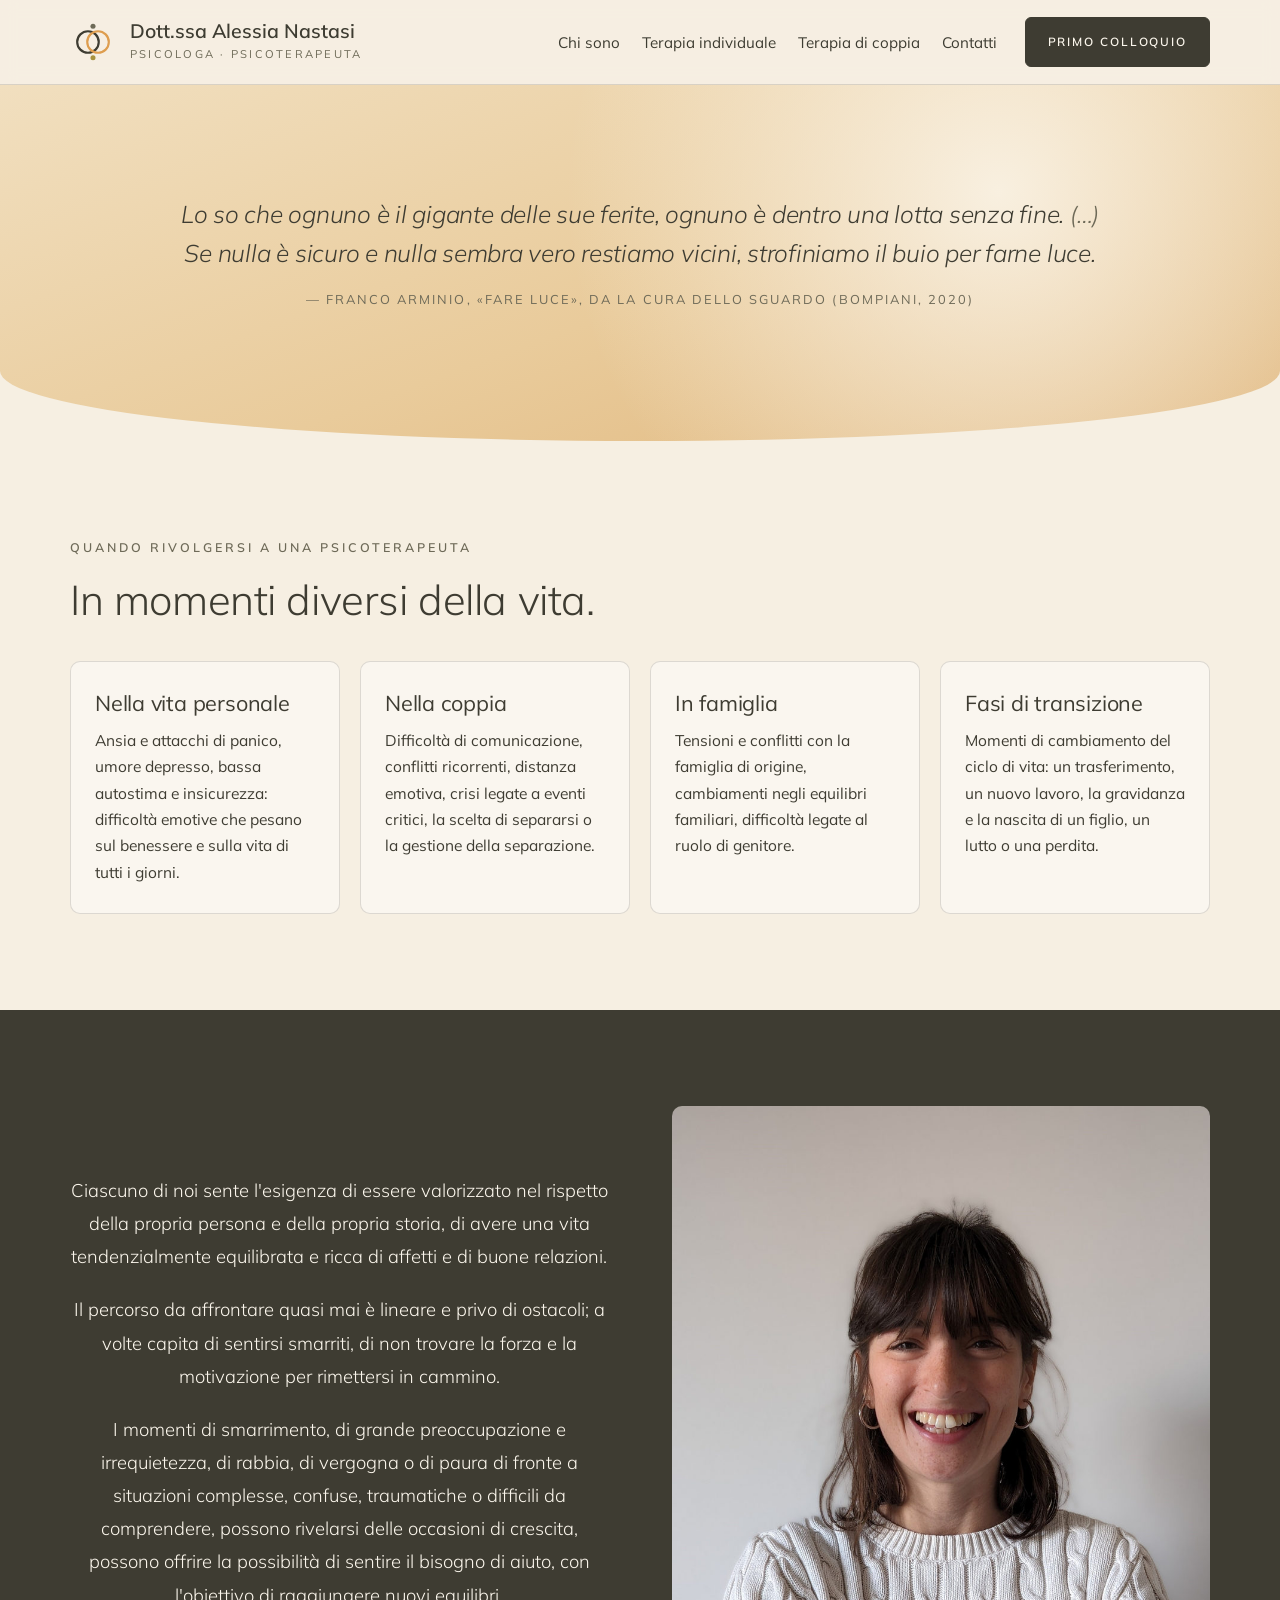
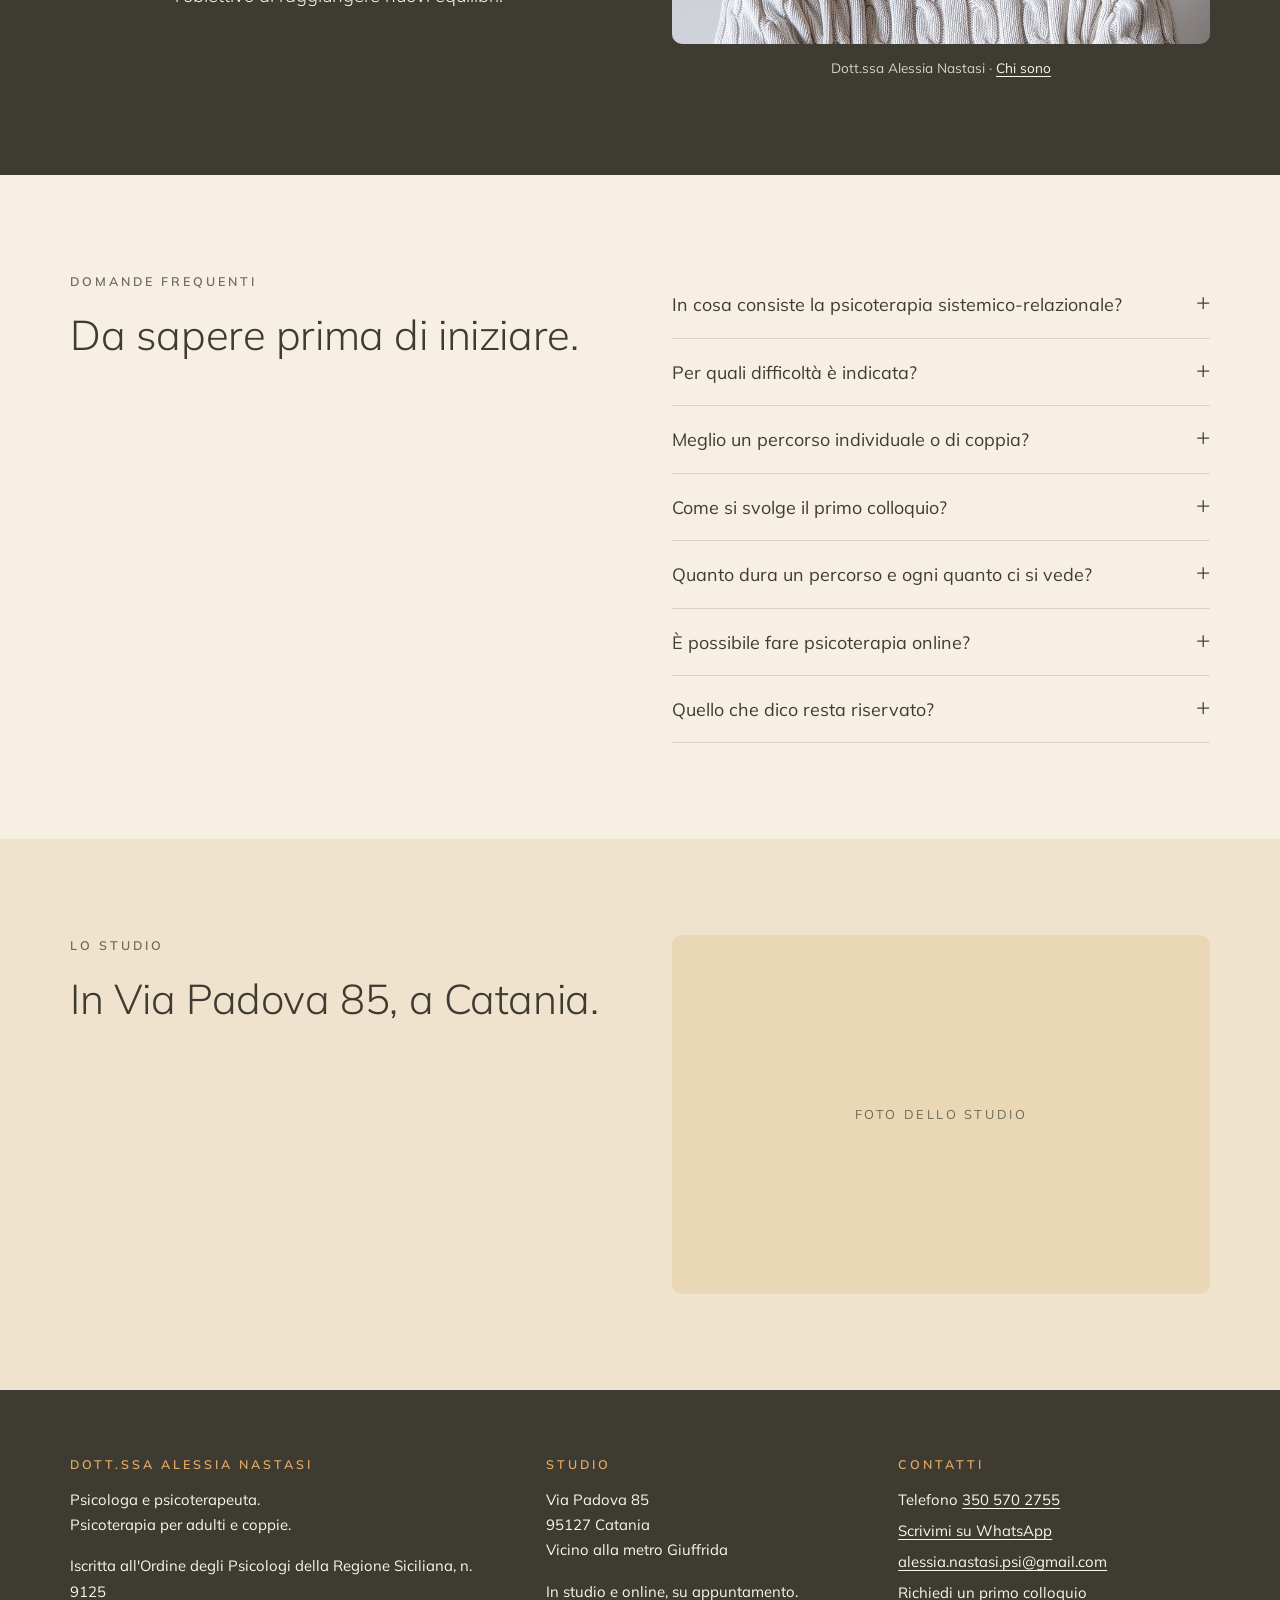
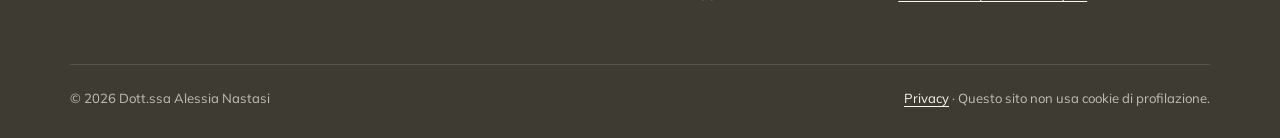
==== index.html @ 40fcd7b4 "Chi sono unita al Curriculum Chi sono mantiene solo la formazione e accoglie le voci principali del " ====
<!doctype html>
<html lang="it">
<head>
  <meta charset="utf-8">
  <meta name="viewport" content="width=device-width, initial-scale=1">
  <title>Dott.ssa Alessia Nastasi · Psicoterapeuta a Catania · Adulti e coppie</title>
  <meta name="description" content="Psicologa e psicoterapeuta sistemico-relazionale a Catania. Terapia di coppia e psicoterapia individuale per adulti, in studio in Via Padova 85 (metro Giuffrida) e online.">
  <link rel="canonical" href="https://alessianastasi.it/">
  <meta property="og:title" content="Dott.ssa Alessia Nastasi · Psicologa e psicoterapeuta">
  <meta property="og:description" content="Psicoterapia sistemico-relazionale per adulti e coppie. Catania, in studio e online.">
  <meta property="og:type" content="website">
  <meta property="og:url" content="https://alessianastasi.it/">
  <meta property="og:locale" content="it_IT">
  <link rel="icon" href="assets/logo.svg" type="image/svg+xml">
  <link rel="preconnect" href="https://fonts.googleapis.com">
  <link rel="preconnect" href="https://fonts.gstatic.com" crossorigin>
  <link href="https://fonts.googleapis.com/css2?family=Mulish:wght@300;400;600&display=swap" rel="stylesheet">
  <link rel="stylesheet" href="assets/styles.css">
  <script type="application/ld+json">
  {
    "@context": "https://schema.org",
    "@type": "ProfessionalService",
    "name": "Dott.ssa Alessia Nastasi, psicologa e psicoterapeuta",
    "url": "https://alessianastasi.it/",
    "description": "Psicoterapia sistemico-relazionale per adulti e coppie, in studio a Catania e online.",
    "address": {
      "@type": "PostalAddress",
      "streetAddress": "Via Padova 85",
      "postalCode": "95127",
      "addressLocality": "Catania",
      "addressRegion": "CT",
      "addressCountry": "IT"
    },
    "areaServed": "Catania"
  }
  </script>
</head>
<body>
  <a class="skip" href="#main">Vai al contenuto</a>

  <header class="site-header">
    <div class="wrap header-inner">
      <a class="brand" href="./" aria-label="Dott.ssa Alessia Nastasi, home">
        <img src="assets/logo.svg" alt="" width="46" height="46">
        <span>
          <span class="brand-name">Dott.ssa Alessia Nastasi</span>
          <span class="brand-role">Psicologa · Psicoterapeuta</span>
        </span>
      </a>
      <button class="nav-toggle" aria-controls="nav" aria-expanded="false" aria-label="Apri il menu">
        <span></span><span></span><span></span>
      </button>
      <nav class="nav" id="nav" aria-label="Menu principale">
        <ul>
          <li><a href="chi-sono.html">Chi sono</a></li>
          <li><a href="terapia-individuale.html">Terapia individuale</a></li>
          <li><a href="terapia-di-coppia.html">Terapia di coppia</a></li>
          <li><a href="contatti.html">Contatti</a></li>
        </ul>
        <a class="btn" href="contatti.html">Primo colloquio</a>
      </nav>
    </div>
  </header>

  <main id="main">
    <section class="hero">
      <div class="wrap hero-inner hero-centered">
        <div class="hero-text">
          <figure class="hero-quote">
            <blockquote>
              <p>Lo so che ognuno è il gigante delle sue ferite, ognuno è dentro una lotta senza fine. <span class="omission" aria-label="versi omessi">(…)</span><br>Se nulla è sicuro e nulla sembra vero restiamo vicini, strofiniamo il buio per farne luce.</p>
            </blockquote>
            <figcaption>Franco Arminio, «Fare luce», da <cite>La cura dello sguardo</cite> (Bompiani, 2020)</figcaption>
          </figure>
          <h1 class="sr-only">Dott.ssa Alessia Nastasi, psicoterapia sistemico-relazionale a Catania</h1>
        </div>
      </div>
    </section>

    <section class="section">
      <div class="wrap">
        <div class="narrow">
          <span class="eyebrow">Quando rivolgersi a una psicoterapeuta</span>
          <h2>In momenti diversi della vita.</h2>
        </div>
        <div class="cards" style="margin-top:36px">
          <div class="card">
            <h3>Nella vita personale</h3>
            <p>Ansia e attacchi di panico, umore depresso, bassa autostima e insicurezza: difficoltà emotive che pesano sul benessere e sulla vita di tutti i giorni.</p>
          </div>
          <div class="card">
            <h3>Nella coppia</h3>
            <p>Difficoltà di comunicazione, conflitti ricorrenti, distanza emotiva, crisi legate a eventi critici, la scelta di separarsi o la gestione della separazione.</p>
          </div>
          <div class="card">
            <h3>In famiglia</h3>
            <p>Tensioni e conflitti con la famiglia di origine, cambiamenti negli equilibri familiari, difficoltà legate al ruolo di genitore.</p>
          </div>
          <div class="card">
            <h3>Fasi di transizione</h3>
            <p>Momenti di cambiamento del ciclo di vita: un trasferimento, un nuovo lavoro, la gravidanza e la nascita di un figlio, un lutto o una perdita.</p>
          </div>
        </div>
      </div>
    </section>

    <section class="section bg-slate">
      <div class="wrap split">
        <div class="intro-text">
          <p>Ciascuno di noi sente l'esigenza di essere valorizzato nel rispetto della propria persona e della propria storia, di avere una vita tendenzialmente equilibrata e ricca di affetti e di buone relazioni.</p>
          <p>Il percorso da affrontare quasi mai è lineare e privo di ostacoli; a volte capita di sentirsi smarriti, di non trovare la forza e la motivazione per rimettersi in cammino.</p>
          <p>I momenti di smarrimento, di grande preoccupazione e irrequietezza, di rabbia, di vergogna o di paura di fronte a situazioni complesse, confuse, traumatiche o difficili da comprendere, possono rivelarsi delle occasioni di crescita, possono offrire la possibilità di sentire il bisogno di aiuto, con l'obiettivo di raggiungere nuovi equilibri.</p>
        </div>
        <figure class="portrait">
          <img src="assets/img/alessia-nastasi.jpg" alt="Ritratto della Dott.ssa Alessia Nastasi" width="900" height="900" loading="lazy">
          <figcaption>Dott.ssa Alessia Nastasi · <a href="chi-sono.html">Chi sono</a></figcaption>
        </figure>
      </div>
    </section>

    <section class="section">
      <div class="wrap split split-top">
        <div>
          <span class="eyebrow">Domande frequenti</span>
          <h2>Da sapere prima di iniziare.</h2>
        </div>
        <div class="faq">
          <details>
            <summary>In cosa consiste la psicoterapia sistemico-relazionale?</summary>
            <p>È un approccio che guarda alla persona dentro le sue relazioni: partner, famiglia, amici, lavoro. I legami non sono solo lo sfondo della difficoltà, ma una chiave per comprenderla e per trovare modi nuovi di affrontarla. Il passato aiuta a capire il presente, ma il lavoro si concentra su ciò che accade oggi.</p>
          </details>
          <details>
            <summary>Per quali difficoltà è indicata?</summary>
            <p>Per sofferenze vissute dal singolo, come ansia, umore depresso, disturbi alimentari o blocchi emotivi, e per difficoltà relazionali, come crisi di coppia, conflitti familiari o problemi di comunicazione.</p>
          </details>
          <details>
            <summary>Meglio un percorso individuale o di coppia?</summary>
            <p>A volte la scelta è chiara fin dall'inizio. Altre volte si decide insieme dopo i primi incontri, in base a ciò che emerge e a chi è coinvolto nella difficoltà.</p>
          </details>
          <details>
            <summary>Come si svolge il primo colloquio?</summary>
            <p>È un incontro per conoscersi. Si parla della richiesta e della storia di chi arriva, e si valuta insieme se e come proseguire. I primi incontri servono a costruire un progetto condiviso.</p>
          </details>
          <details>
            <summary>Quanto dura un percorso e ogni quanto ci si vede?</summary>
            <p>Non c'è una durata fissata in partenza: può essere di pochi mesi o più lunga, a seconda delle necessità. Tempi e frequenza si decidono insieme e si verificano lungo la strada. Gli intervalli tra le sedute lasciano spazio per riflettere e mettere in pratica ciò che emerge.</p>
          </details>
          <details>
            <summary>È possibile fare psicoterapia online?</summary>
            <p>Sì. Le sedute individuali e di coppia si possono svolgere anche in videochiamata, con le stesse modalità degli incontri in studio.</p>
          </details>
          <details>
            <summary>Quello che dico resta riservato?</summary>
            <p>Sì. Tutto ciò che emerge in seduta è coperto dal segreto professionale, che riguarda anche il solo fatto di essere in terapia.</p>
          </details>
        </div>
      </div>
    </section>

    <section class="section bg-mist2">
      <div class="wrap split split-top">
        <div>
          <span class="eyebrow">Lo studio</span>
          <h2>In Via Padova 85, a Catania.</h2>
        </div>
        <figure class="studio-photo">
          <!-- Foto dello studio: salvare il file come assets/img/studio.jpg -->
          <img src="assets/img/studio.jpg" alt="Lo studio in Via Padova 85, Catania" width="1200" height="800" loading="lazy" onerror="this.parentNode.classList.add('is-empty')">
          <span class="studio-photo-empty">Foto dello studio</span>
        </figure>
      </div>
    </section>


  </main>

  <footer class="site-footer">
    <div class="wrap">
      <div class="footer-grid">
        <div>
          <span class="eyebrow">Dott.ssa Alessia Nastasi</span>
          <p>Psicologa e psicoterapeuta.<br>Psicoterapia per adulti e coppie.</p>
          <p>Iscritta all'Ordine degli Psicologi della Regione Siciliana, n. 9125</p>
        </div>
        <div>
          <span class="eyebrow">Studio</span>
          <p>Via Padova 85<br>95127 Catania<br>Vicino alla metro Giuffrida</p>
          <p>In studio e online, su appuntamento.</p>
        </div>
        <div>
          <span class="eyebrow">Contatti</span>
          <ul>
            <li>Telefono <a href="tel:+393505702755">350 570 2755</a></li>
            <li><a href="https://wa.me/393505702755?text=Buongiorno%2C%20vorrei%20informazioni%20per%20un%20primo%20colloquio." target="_blank" rel="noopener">Scrivimi su WhatsApp</a></li>
            <li><a href="mailto:alessia.nastasi.psi@gmail.com">alessia.nastasi.psi@gmail.com</a></li>
            <li><a href="contatti.html">Richiedi un primo colloquio</a></li>
          </ul>
        </div>
      </div>
      <div class="footer-legal">
        <span>© <span data-year>2026</span> Dott.ssa Alessia Nastasi</span>
        <span><a href="privacy.html">Privacy</a> · Questo sito non usa cookie di profilazione.</span>
      </div>
    </div>
  </footer>

  <script src="assets/main.js"></script>
</body>
</html>
---- assets/styles.css ----
/* Dott.ssa Alessia Nastasi — stile del sito
   Palette calda: crema, sabbia, ocra, oliva e ardesia calda. */

:root {
  --mist: #f6efe2;      /* crema calda, sfondo principale */
  --mist-2: #efe3cd;    /* sabbia chiara, sfondo alternativo */
  --sage: #e6a95f;      /* ocra chiaro, accenti su fondo scuro */
  --sage-deep: #a8923f; /* oliva calda, accenti grafici */
  --sand: #ead7b5;      /* sabbia */
  --ochre: #de9d4f;     /* ocra */
  --ochre-text: #94591a;/* ocra scuro, per testo su fondo chiaro */
  --brown: #6a5232;     /* terra, hover dei bottoni */
  --slate: #3e3c32;     /* ardesia calda, testo e fasce scure */
  --slate-2: #6e6a58;   /* ardesia calda chiara */
  --cream: #fbf6ec;     /* testo su fondo scuro */
  --line: rgba(62, 60, 50, 0.16);

  --font: "Mulish", "Avenir Next", "Segoe UI", system-ui, sans-serif;
  --wrap: 1140px;
  --radius: 6px;
}

*, *::before, *::after { box-sizing: border-box; }

html { scroll-behavior: smooth; }

body {
  margin: 0;
  background: var(--mist);
  color: var(--slate);
  font-family: var(--font);
  font-size: 17px;
  line-height: 1.7;
  font-weight: 400;
  -webkit-font-smoothing: antialiased;
}

img, svg { max-width: 100%; display: block; }

a { color: inherit; text-underline-offset: 3px; text-decoration-thickness: 1px; }

h1, h2, h3 {
  font-weight: 300;
  line-height: 1.2;
  margin: 0 0 0.6em;
  letter-spacing: -0.01em;
}
h1 { font-size: clamp(2.3rem, 5.4vw, 4.2rem); }
h2 { font-size: clamp(1.8rem, 3.4vw, 2.6rem); }
h3 { font-size: 1.35rem; font-weight: 400; }

p { margin: 0 0 1.1em; }

.wrap { width: min(var(--wrap), 100% - 32px); margin-inline: auto; }
.narrow { max-width: 760px; }

.eyebrow {
  display: block;
  font-size: 0.78rem;
  font-weight: 600;
  letter-spacing: 0.24em;
  text-transform: uppercase;
  margin-bottom: 1.1rem;
  color: var(--slate-2);
}

.lead { font-size: 1.2rem; font-weight: 300; }

.skip {
  position: absolute; left: -999px; top: 0;
  background: var(--slate); color: var(--cream); padding: 8px 14px; z-index: 100;
}
.skip:focus { left: 8px; top: 8px; }

/* Campi da completare prima della pubblicazione */
.tbd {
  background: #fff3c4;
  border-bottom: 1px dashed #b38b00;
  padding: 0 3px;
  border-radius: 2px;
  color: var(--slate);
}

/* ---------- Header ---------- */
.site-header {
  position: sticky; top: 0; z-index: 50;
  background: rgba(246, 239, 226, 0.94);
  backdrop-filter: blur(8px);
  border-bottom: 1px solid var(--line);
}
.header-inner {
  display: flex; align-items: center; justify-content: space-between;
  gap: 24px; min-height: 84px;
}
.brand { display: flex; align-items: center; gap: 14px; text-decoration: none; flex: none; }
.brand svg { width: 46px; height: 46px; flex: none; }
.brand-name { display: block; font-size: 1.22rem; font-weight: 600; line-height: 1.15; }
.brand-role {
  display: block; font-size: 0.7rem; letter-spacing: 0.2em;
  text-transform: uppercase; color: var(--slate-2); margin-top: 3px;
}

.nav { display: flex; align-items: center; gap: 28px; }
.nav ul { display: flex; gap: 22px; list-style: none; margin: 0; padding: 0; }
.nav a { text-decoration: none; font-size: 0.95rem; white-space: nowrap; }
.brand-name, .brand-role { white-space: nowrap; }
.nav a:hover, .nav a[aria-current="page"] { text-decoration: underline; }
.nav .btn { font-size: 0.74rem; }
.nav .btn:hover { text-decoration: none; }

.btn {
  display: inline-block;
  background: var(--slate); color: var(--cream);
  text-decoration: none;
  font-size: 0.74rem; font-weight: 600; letter-spacing: 0.16em; text-transform: uppercase;
  padding: 14px 22px; border-radius: var(--radius);
  border: 1px solid var(--slate);
  transition: background 0.2s, color 0.2s;
  cursor: pointer; font-family: inherit;
}
.btn:hover { background: var(--brown); border-color: var(--brown); }
.btn-light { background: var(--cream); color: var(--slate); border-color: var(--cream); }
.btn-light:hover { background: var(--ochre); border-color: var(--ochre); color: var(--slate); }
.btn-ghost { background: transparent; color: var(--slate); }
.btn-ghost:hover { background: var(--slate); color: var(--cream); }

.nav-toggle {
  display: none; background: none; border: 1px solid var(--line);
  border-radius: var(--radius); padding: 10px 12px; cursor: pointer; color: var(--slate);
}
.nav-toggle span { display: block; width: 22px; height: 2px; background: currentColor; margin: 4px 0; }

@media (max-width: 1140px) {
  .nav-toggle { display: block; }
  .nav {
    display: none; position: absolute; left: 0; right: 0; top: 100%;
    flex-direction: column; align-items: stretch; gap: 0;
    background: var(--mist); border-bottom: 1px solid var(--line); padding: 8px 16px 20px;
  }
  .nav.open { display: flex; }
  .nav ul { flex-direction: column; gap: 0; }
  .nav li a { display: block; padding: 12px 0; border-bottom: 1px solid var(--line); }
  .nav .btn { margin-top: 16px; text-align: center; }
}

/* ---------- Hero ---------- */
.hero {
  position: relative;
  background:
    radial-gradient(circle at 78% 30%, rgba(251, 246, 236, 0.85), transparent 42%),
    linear-gradient(160deg, #f1dfbf 0%, #e9cb9b 55%, #e0b67c 100%);
  border-bottom-left-radius: 50% 70px;
  border-bottom-right-radius: 50% 70px;
  overflow: hidden;
}
.hero-inner {
  display: grid; grid-template-columns: 1fr 1.15fr; align-items: center;
  gap: 32px; padding: 96px 0 120px;
}
.hero h1 { margin-bottom: 0.35em; }
.hero .lead { max-width: 34ch; }
.hero-meta {
  display: flex; flex-wrap: wrap; gap: 10px 22px;
  font-size: 0.8rem; letter-spacing: 0.16em; text-transform: uppercase;
  color: var(--slate-2); margin: 0 0 2rem;
}
.hero-actions { display: flex; flex-wrap: wrap; gap: 12px; }
.hero-art svg { width: 118%; max-width: none; height: auto; margin: -6% -9% -6% -4%; }
@media (max-width: 860px) { .hero-art svg { width: 100%; margin: 0; } }

.page-hero { padding: 80px 0 100px; }
.page-hero .hero-inner { padding: 0; grid-template-columns: 1fr; }
.page-hero .lead { max-width: 52ch; }

@media (max-width: 860px) {
  .hero-inner { grid-template-columns: 1fr; padding: 64px 0 96px; }
  .hero-art { max-width: 340px; }
  .hero { border-bottom-left-radius: 50% 36px; border-bottom-right-radius: 50% 36px; }
  .page-hero { padding: 56px 0 72px; }
}

/* ---------- Sezioni ---------- */
.section { padding: 96px 0; }
.section-tight { padding: 64px 0; }
.bg-mist2 { background: var(--mist-2); }
.bg-sand { background: var(--sand); }
.bg-slate { background: var(--slate); color: var(--cream); }
.bg-slate .eyebrow { color: var(--sage); }
.bg-slate.cta { background: var(--ochre); color: var(--slate); }
.bg-slate.cta .eyebrow { color: var(--slate); }
.bg-slate.cta .btn-light { background: var(--slate); color: var(--cream); border-color: var(--slate); }
.bg-slate.cta .btn-light:hover { background: var(--brown); border-color: var(--brown); }
.bg-slate a:not(.btn) { color: var(--cream); }

.intro { display: grid; grid-template-columns: 1fr 1.4fr; gap: 56px; align-items: start; }
.intro-quote {
  font-size: clamp(1.6rem, 2.8vw, 2.2rem); font-weight: 300; line-height: 1.3;
  margin: 0; text-align: right;
}

.split { display: grid; grid-template-columns: 1fr 1fr; gap: 64px; align-items: center; }
.split-top { align-items: start; }

@media (max-width: 860px) {
  .section { padding: 64px 0; }
  .intro, .split { grid-template-columns: 1fr; gap: 32px; }
  .intro-quote { text-align: left; }
}

/* Servizi su fondo scuro, come blocchi centrati */
.service { text-align: center; padding: 8px 0 34px; }
.service + .service { border-top: 1px solid rgba(251, 246, 236, 0.14); padding-top: 34px; }
.service .eyebrow { color: var(--cream); margin-bottom: 0.8rem; }
.service p { margin-bottom: 0.8rem; color: rgba(251, 246, 236, 0.86); }
.service a { font-size: 0.9rem; }

.art-card {
  background: var(--slate-2);
  border-radius: 10px;
  padding: 28px;
}
.art-card svg { width: 100%; height: auto; }
.art-card figcaption {
  font-size: 0.85rem; color: rgba(251, 246, 236, 0.8);
  margin-top: 14px; text-align: center;
}

/* Card su fondo chiaro */
.cards { display: grid; grid-template-columns: repeat(4, 1fr); gap: 20px; }
.cards-3 { grid-template-columns: repeat(3, 1fr); }
.card {
  background: rgba(255, 255, 255, 0.45);
  border: 1px solid var(--line);
  border-radius: 10px;
  padding: 28px 24px;
}
.card h3 { margin-bottom: 0.5em; }
.card p { margin: 0; font-size: 0.97rem; }
.card-num {
  font-size: 0.78rem; font-weight: 600; letter-spacing: 0.2em;
  color: var(--ochre-text); display: block; margin-bottom: 14px;
}
@media (max-width: 960px) { .cards, .cards-3 { grid-template-columns: 1fr 1fr; } }
@media (max-width: 560px) { .cards, .cards-3 { grid-template-columns: 1fr; } }

/* Elenchi */
.list-clean { list-style: none; padding: 0; margin: 0 0 1.2em; }
.list-clean li { padding: 10px 0 10px 28px; border-bottom: 1px solid var(--line); position: relative; }
.list-clean li::before {
  content: ""; position: absolute; left: 4px; top: 21px;
  width: 9px; height: 9px; border-radius: 50%;
  border: 1.5px solid var(--sage-deep);
}
.bg-slate .list-clean li { border-color: rgba(251, 246, 236, 0.14); }
.bg-slate .list-clean li::before { border-color: var(--sage); }

.areas { columns: 2; column-gap: 40px; }
.areas li { break-inside: avoid; }
@media (max-width: 560px) { .areas { columns: 1; } }

/* Tariffe */
.prices { display: grid; grid-template-columns: 1fr 1fr; gap: 20px; margin: 8px 0 24px; }
.price {
  background: var(--cream); border-radius: 10px; padding: 30px 28px;
  border: 1px solid var(--line);
}
.price .eyebrow { margin-bottom: 0.6rem; }
.price-value { font-size: 2.6rem; font-weight: 300; line-height: 1; margin: 0 0 6px; }
.price-meta { color: var(--slate-2); margin: 0; }
@media (max-width: 560px) { .prices { grid-template-columns: 1fr; } }

.note { font-size: 0.92rem; color: var(--slate-2); }
.bg-slate .note { color: rgba(251, 246, 236, 0.75); }

.callout {
  border-left: 3px solid var(--sage-deep);
  padding: 4px 0 4px 20px; margin: 28px 0;
}

/* Centro */
.center { text-align: center; }
.center .narrow { margin-inline: auto; }

/* FAQ */
.faq details {
  border-bottom: 1px solid var(--line); padding: 18px 0;
}
.faq summary {
  cursor: pointer; list-style: none; font-size: 1.12rem; font-weight: 400;
  display: flex; justify-content: space-between; gap: 16px;
}
.faq summary::-webkit-details-marker { display: none; }
.faq summary::after { content: "+"; font-weight: 300; font-size: 1.5rem; line-height: 1; }
.faq details[open] summary::after { content: "–"; }
.faq details p { margin: 14px 0 0; }

/* Contatti e form */
.contact-grid { display: grid; grid-template-columns: 1fr 1fr; gap: 56px; align-items: stretch; }
.contact-grid > div { display: flex; flex-direction: column; }
.contact-grid > div > .info-block:last-child { margin-bottom: 0; }
@media (max-width: 860px) { .contact-grid { grid-template-columns: 1fr; } }

.info-block { margin-bottom: 28px; }
.info-block .eyebrow { margin-bottom: 0.4rem; }
.info-block p { margin: 0; }

.form {
  background: var(--cream); border: 1px solid var(--line);
  border-radius: 10px; padding: 32px;
}
.field { margin-bottom: 20px; }
.field label, .field legend { display: block; font-weight: 600; font-size: 0.92rem; margin-bottom: 6px; }
.field input[type="text"], .field input[type="email"], .field input[type="tel"] {
  width: 100%; padding: 12px 14px; font: inherit; color: var(--slate);
  border: 1px solid #d6c7a8; border-radius: var(--radius); background: #fff;
}
.field input:focus { outline: 2px solid var(--sage-deep); outline-offset: 1px; }
fieldset.field { border: 0; padding: 0; margin: 0 0 20px; }
.choices { display: flex; flex-wrap: wrap; gap: 10px; }
.choice {
  display: flex; align-items: center; gap: 8px;
  border: 1px solid #d6c7a8; border-radius: var(--radius); padding: 10px 14px;
  background: #fff; cursor: pointer; font-weight: 400 !important; margin: 0 !important;
}
.checkbox { display: flex; gap: 10px; align-items: flex-start; font-size: 0.92rem; }
.checkbox input { margin-top: 5px; }
.form-msg { margin-top: 16px; font-size: 0.95rem; }

/* Mappa: immagine statica (OpenStreetMap), nessun embed né cookie di terze parti */
.map-card {
  display: flex; flex-direction: column; flex: 1 1 auto; min-height: 260px;
  border-radius: 10px; overflow: hidden; border: 1px solid var(--line);
  background: var(--mist-2); margin-bottom: 28px;
}
.map-link { position: relative; display: block; flex: 1 1 auto; min-height: 220px; }
.map-link img {
  position: absolute; inset: 0; width: 100%; height: 100%;
  object-fit: cover; object-position: 55% 44.3%; /* stesso punto del segnaposto */
  filter: sepia(0.35) saturate(0.85);
}
.map-pin {
  position: absolute; width: 18px; height: 18px; margin: -9px 0 0 -9px;
  border-radius: 50%; background: var(--slate); border: 3px solid var(--cream);
  box-shadow: 0 0 0 8px rgba(222, 157, 79, 0.35);
}
.map-foot {
  display: flex; justify-content: space-between; align-items: center; gap: 12px;
  padding: 12px 16px; background: var(--cream); font-size: 0.9rem;
}
.map-foot small { font-size: 0.72rem; color: var(--slate-2); }

/* ---------- CTA ---------- */
.cta { text-align: center; }
.cta h2 { max-width: 22ch; margin-inline: auto; }
.cta p { max-width: 56ch; margin-inline: auto; }
.cta .btn { margin-top: 10px; }

/* ---------- Footer ---------- */
.site-footer { background: var(--slate); color: var(--cream); padding: 64px 0 28px; font-size: 0.93rem; }
.footer-grid { display: grid; grid-template-columns: 1.4fr 1fr 1fr; gap: 40px; }
.site-footer .eyebrow { color: var(--sage); margin-bottom: 0.7rem; }
.site-footer ul { list-style: none; padding: 0; margin: 0; }
.site-footer li { margin-bottom: 6px; }
.site-footer a { color: var(--cream); }
.footer-legal {
  border-top: 1px solid rgba(251, 246, 236, 0.14);
  margin-top: 44px; padding-top: 22px;
  display: flex; flex-wrap: wrap; justify-content: space-between; gap: 12px;
  font-size: 0.82rem; color: rgba(251, 246, 236, 0.7);
}
.site-footer .tbd { color: var(--slate); }
@media (max-width: 760px) { .footer-grid { grid-template-columns: 1fr; gap: 28px; } }

/* Prose (privacy) */
.prose h2 { font-size: 1.6rem; margin-top: 2em; }
.prose h3 { margin-top: 1.6em; }
.prose ul { padding-left: 1.2em; }
.prose li { margin-bottom: 0.4em; }

/* Ritratto */
.portrait { margin: 0; }
.portrait img {
  width: 100%; height: auto; aspect-ratio: 1 / 1; object-fit: cover;
  border-radius: 10px;
}
.portrait figcaption {
  font-size: 0.85rem; margin-top: 12px; text-align: center; color: var(--slate-2);
}
.bg-slate .portrait figcaption { color: rgba(251, 246, 236, 0.8); }
.portrait-round img { border-radius: 50%; max-width: 380px; margin-inline: auto; }
.hero-with-photo { grid-template-columns: 1.4fr 1fr !important; gap: 48px; }
.geno { max-width: 320px; margin-top: 24px; }
@media (max-width: 860px) {
  .hero-with-photo { grid-template-columns: 1fr !important; }
  .portrait-round img { max-width: 260px; margin-inline: 0; }
}

/* Curriculum */
.timeline { list-style: none; margin: 0; padding: 0 0 0 26px; border-left: 1px solid var(--sage-deep); }
.timeline > li { position: relative; padding: 0 0 30px; }
.timeline > li:last-child { padding-bottom: 0; }
.timeline > li::before {
  content: ""; position: absolute; left: -32px; top: 6px;
  width: 11px; height: 11px; border-radius: 50%;
  background: var(--mist); border: 2px solid var(--sage-deep);
}
.bg-mist2 .timeline > li::before { background: var(--mist-2); }
.tl-date {
  display: block; font-size: 0.78rem; font-weight: 600; letter-spacing: 0.14em;
  text-transform: uppercase; color: var(--slate-2); margin-bottom: 4px;
}
.timeline h3 { font-size: 1.15rem; margin-bottom: 0.35em; }
.timeline p { margin: 0; }
.timeline ul { margin: 0; padding-left: 1.1em; font-size: 0.97rem; }
.timeline ul li { margin-bottom: 4px; }

@media print {
  .site-header, .site-footer, .no-print, .skip { display: none !important; }
  body { background: #fff; font-size: 11pt; }
  .hero, .section { background: #fff !important; padding: 14pt 0 !important; border-radius: 0 !important; }
  .split { grid-template-columns: 1fr 2.4fr; gap: 20pt; }
  .timeline > li { break-inside: avoid; }
  h1 { font-size: 24pt; }
  h2 { font-size: 15pt; }
  .tbd { background: none; border: 0; }
}
@media (max-width: 420px) {
  .header-inner { gap: 12px; }
  .brand { gap: 10px; }
  .brand img { width: 36px; height: 36px; }
  .brand-name { font-size: 1.02rem; }
  .brand-role { font-size: 0.6rem; letter-spacing: 0.14em; }
}

/* Citazione nell'hero */
.hero-quote { margin: 0 0 1.8rem; }
.hero-quote blockquote { margin: 0; }
.hero-quote p {
  font-size: clamp(1.45rem, 2.6vw, 2.15rem);
  font-weight: 300; font-style: italic;
  line-height: 1.3; letter-spacing: -0.01em;
  margin: 0;
}
.hero-quote .omission { color: var(--slate-2); }
.hero-quote figcaption {
  margin-top: 1rem;
  font-size: 0.8rem; letter-spacing: 0.16em; text-transform: uppercase;
  color: var(--slate-2);
}
.hero-quote figcaption::before { content: "— "; }
.hero-title {
  font-size: 0.82rem; font-weight: 600; letter-spacing: 0.22em; text-transform: uppercase;
  line-height: 1.5; color: var(--slate-2);
  margin: 0 0 1.4rem; padding-top: 1.4rem;
  border-top: 1px solid var(--line); max-width: 30rem;
}

.hero-quote cite { font-style: normal; }
/* Poesia centrata nella sua colonna: righe di lunghezza diversa in equilibrio */
.hero-text { text-align: center; }
.hero-text .hero-quote p { font-size: clamp(1.5rem, 2.5vw, 2.3rem); line-height: 1.38; }
.hero-text .hero-quote figcaption { max-width: 44ch; margin-inline: auto; }
.hero-text .hero-title { margin-inline: auto; max-width: 26rem; margin-bottom: 1.6rem; }
.hero-text .hero-actions { justify-content: center; }

/* Foto dello studio */
.studio-photo { position: relative; margin: 0; border-radius: 10px; overflow: hidden; background: var(--sand); aspect-ratio: 3 / 2; }
.studio-photo img { width: 100%; height: 100%; object-fit: cover; }
.studio-photo-empty { display: none; }
.studio-photo.is-empty img { display: none; }
.studio-photo.is-empty .studio-photo-empty {
  display: flex; position: absolute; inset: 0; align-items: center; justify-content: center;
  font-size: 0.8rem; letter-spacing: 0.2em; text-transform: uppercase; color: var(--slate-2);
}
.cta h2 { margin-bottom: 0.8em; }
.hp { position: absolute; left: -9999px; width: 1px; height: 1px; overflow: hidden; }
.btn:disabled { opacity: 0.6; cursor: wait; }

/* Pulsante WhatsApp */
.btn-wa {
  display: inline-flex; align-items: center; gap: 10px; margin-top: 12px;
  background: #1f8f4e; border-color: #1f8f4e; color: #fff;
}
.btn-wa:hover { background: #17733e; border-color: #17733e; }
.wa-icon { width: 18px; height: 18px; flex: none; }

/* Hero della home: solo citazione, tutto centrato */
.hero-centered { grid-template-columns: 1fr !important; justify-items: center; padding: 110px 0 130px; }
.hero-centered .hero-text { max-width: 1080px; }
.hero-centered .hero-quote figcaption { max-width: none; }
.hero-centered .hero-quote p { font-size: clamp(1.2rem, 1.9vw, 1.6rem); line-height: 1.6; }
@media (max-width: 860px) { .hero-centered { padding: 64px 0 96px; } }

/* Testo di presentazione sotto l'hero: un solo corpo, centrato */
.intro-text { margin-inline: auto; text-align: center; }
.intro-text p { font-size: 1.15rem; font-weight: 300; line-height: 1.8; }
.intro-text p:last-child { margin-bottom: 0; }

/* Testo per lettori di schermo e motori di ricerca, non visibile */
.sr-only {
  position: absolute; width: 1px; height: 1px; padding: 0; margin: -1px;
  overflow: hidden; clip: rect(0 0 0 0); white-space: nowrap; border: 0;
}
.hero-centered .hero-quote { margin-bottom: 0; }
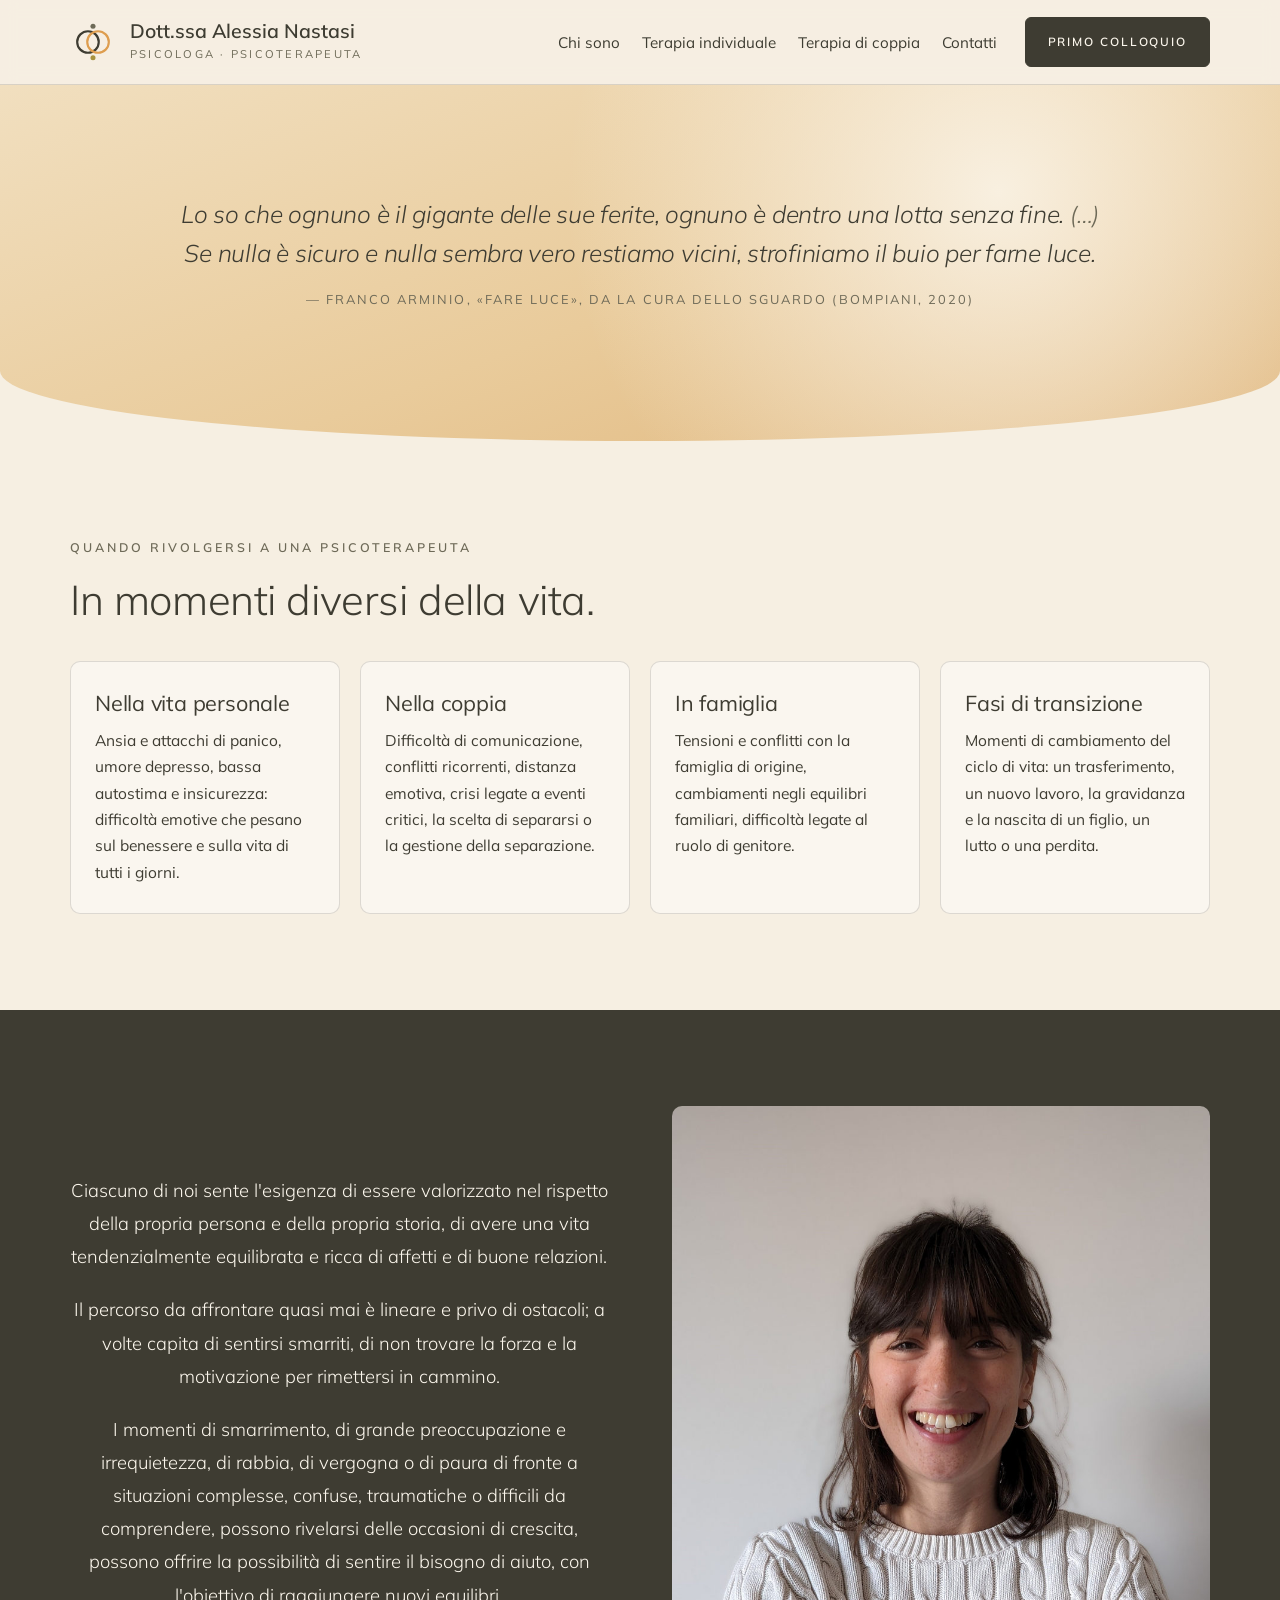
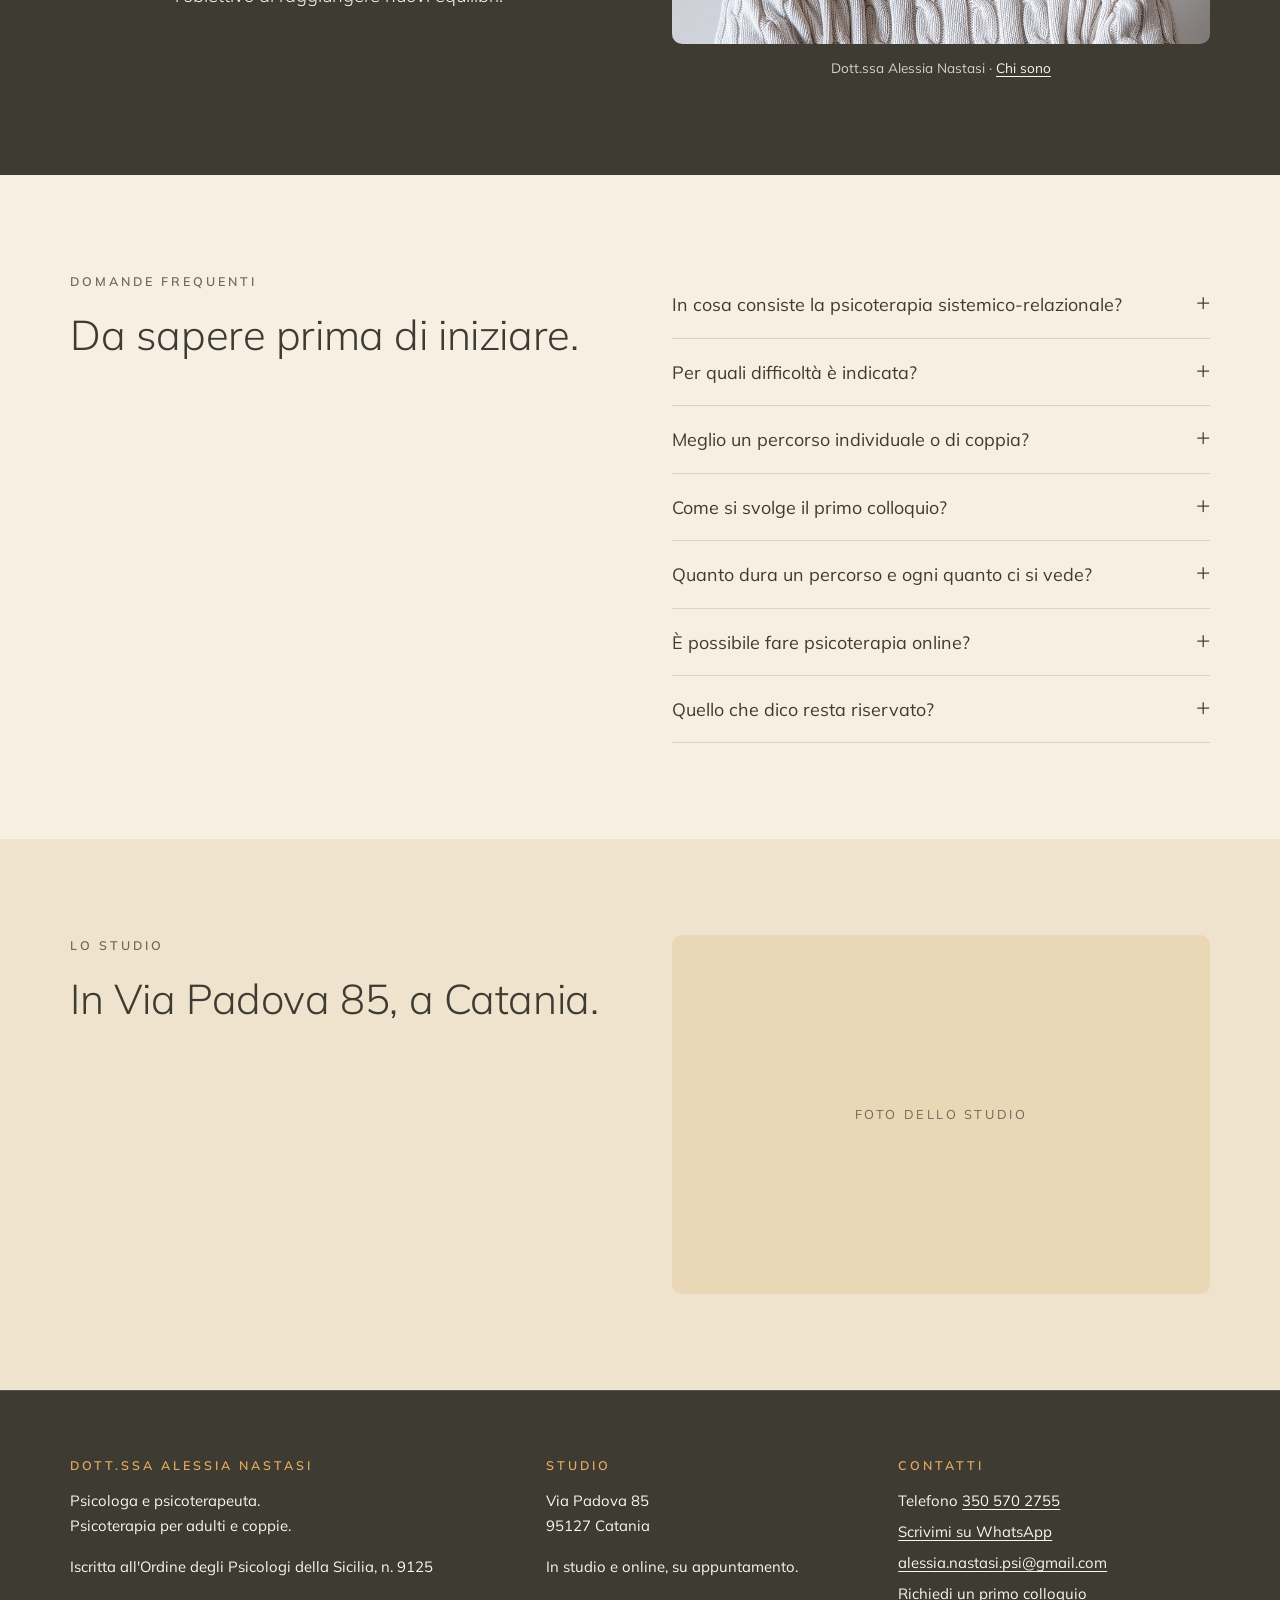
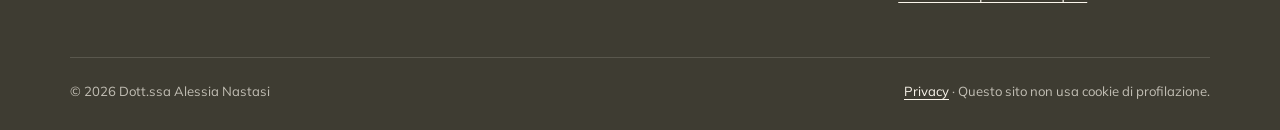
==== commit 768cca50: "Ordine degli Psicologi della Sicilia; rimossi i riferimenti alla metro Giuffrida Co-Authored-By: Cla" ====
--- a/index.html
+++ b/index.html
@@ -4,7 +4,7 @@
   <meta charset="utf-8">
   <meta name="viewport" content="width=device-width, initial-scale=1">
   <title>Dott.ssa Alessia Nastasi · Psicoterapeuta a Catania · Adulti e coppie</title>
-  <meta name="description" content="Psicologa e psicoterapeuta sistemico-relazionale a Catania. Terapia di coppia e psicoterapia individuale per adulti, in studio in Via Padova 85 (metro Giuffrida) e online.">
+  <meta name="description" content="Psicologa e psicoterapeuta sistemico-relazionale a Catania. Terapia di coppia e psicoterapia individuale per adulti, in studio in Via Padova 85 e online.">
   <link rel="canonical" href="https://alessianastasi.it/">
   <meta property="og:title" content="Dott.ssa Alessia Nastasi · Psicologa e psicoterapeuta">
   <meta property="og:description" content="Psicoterapia sistemico-relazionale per adulti e coppie. Catania, in studio e online.">
@@ -180,11 +180,11 @@
         <div>
           <span class="eyebrow">Dott.ssa Alessia Nastasi</span>
           <p>Psicologa e psicoterapeuta.<br>Psicoterapia per adulti e coppie.</p>
-          <p>Iscritta all'Ordine degli Psicologi della Regione Siciliana, n. 9125</p>
+          <p>Iscritta all'Ordine degli Psicologi della Sicilia, n. 9125</p>
         </div>
         <div>
           <span class="eyebrow">Studio</span>
-          <p>Via Padova 85<br>95127 Catania<br>Vicino alla metro Giuffrida</p>
+          <p>Via Padova 85<br>95127 Catania</p>
           <p>In studio e online, su appuntamento.</p>
         </div>
         <div>
--- a/assets/styles.css
+++ b/assets/styles.css
@@ -502,3 +502,7 @@
   overflow: hidden; clip: rect(0 0 0 0); white-space: nowrap; border: 0;
 }
 .hero-centered .hero-quote { margin-bottom: 0; }
+.bg-slate .list-clean strong { color: var(--sage); font-weight: 600; }
+.list-clean strong { font-weight: 600; }
+/* Separa il footer da una sezione scura che lo precede */
+.site-footer { border-top: 1px solid rgba(251, 246, 236, 0.14); }
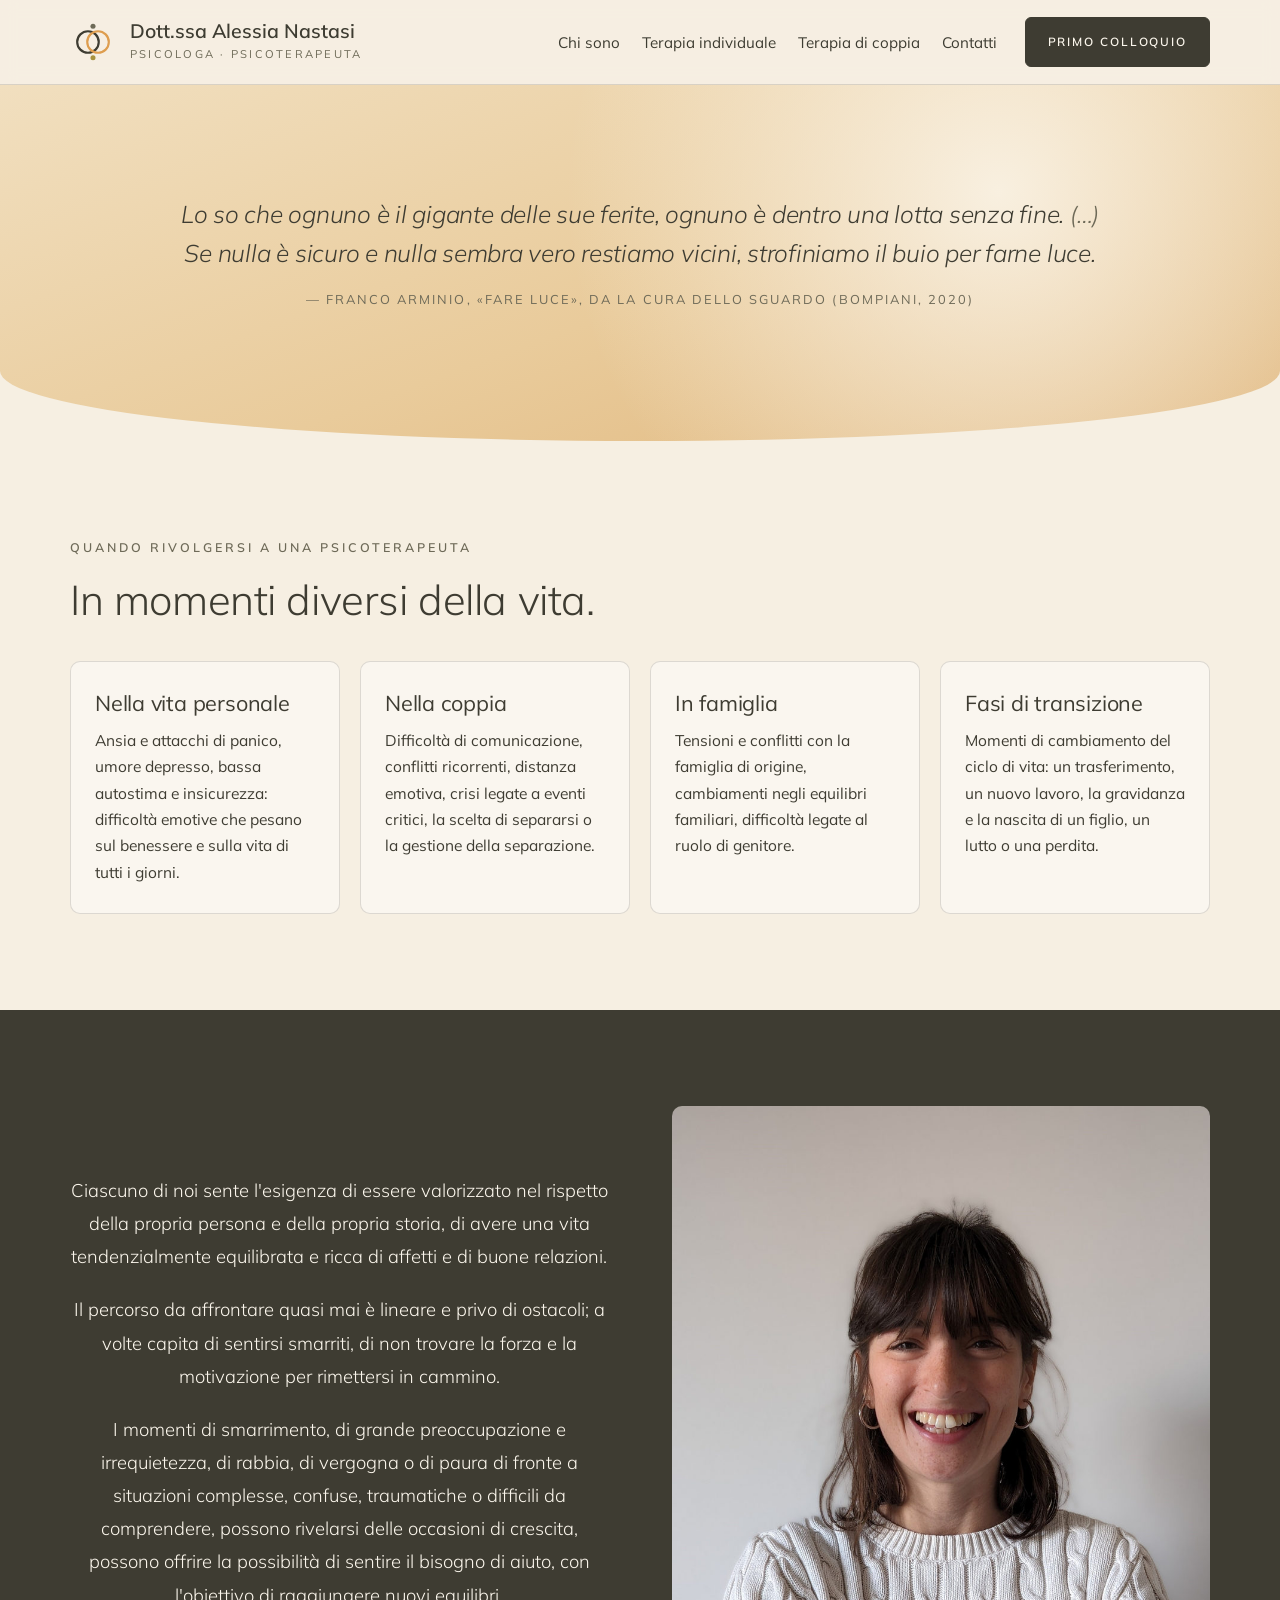
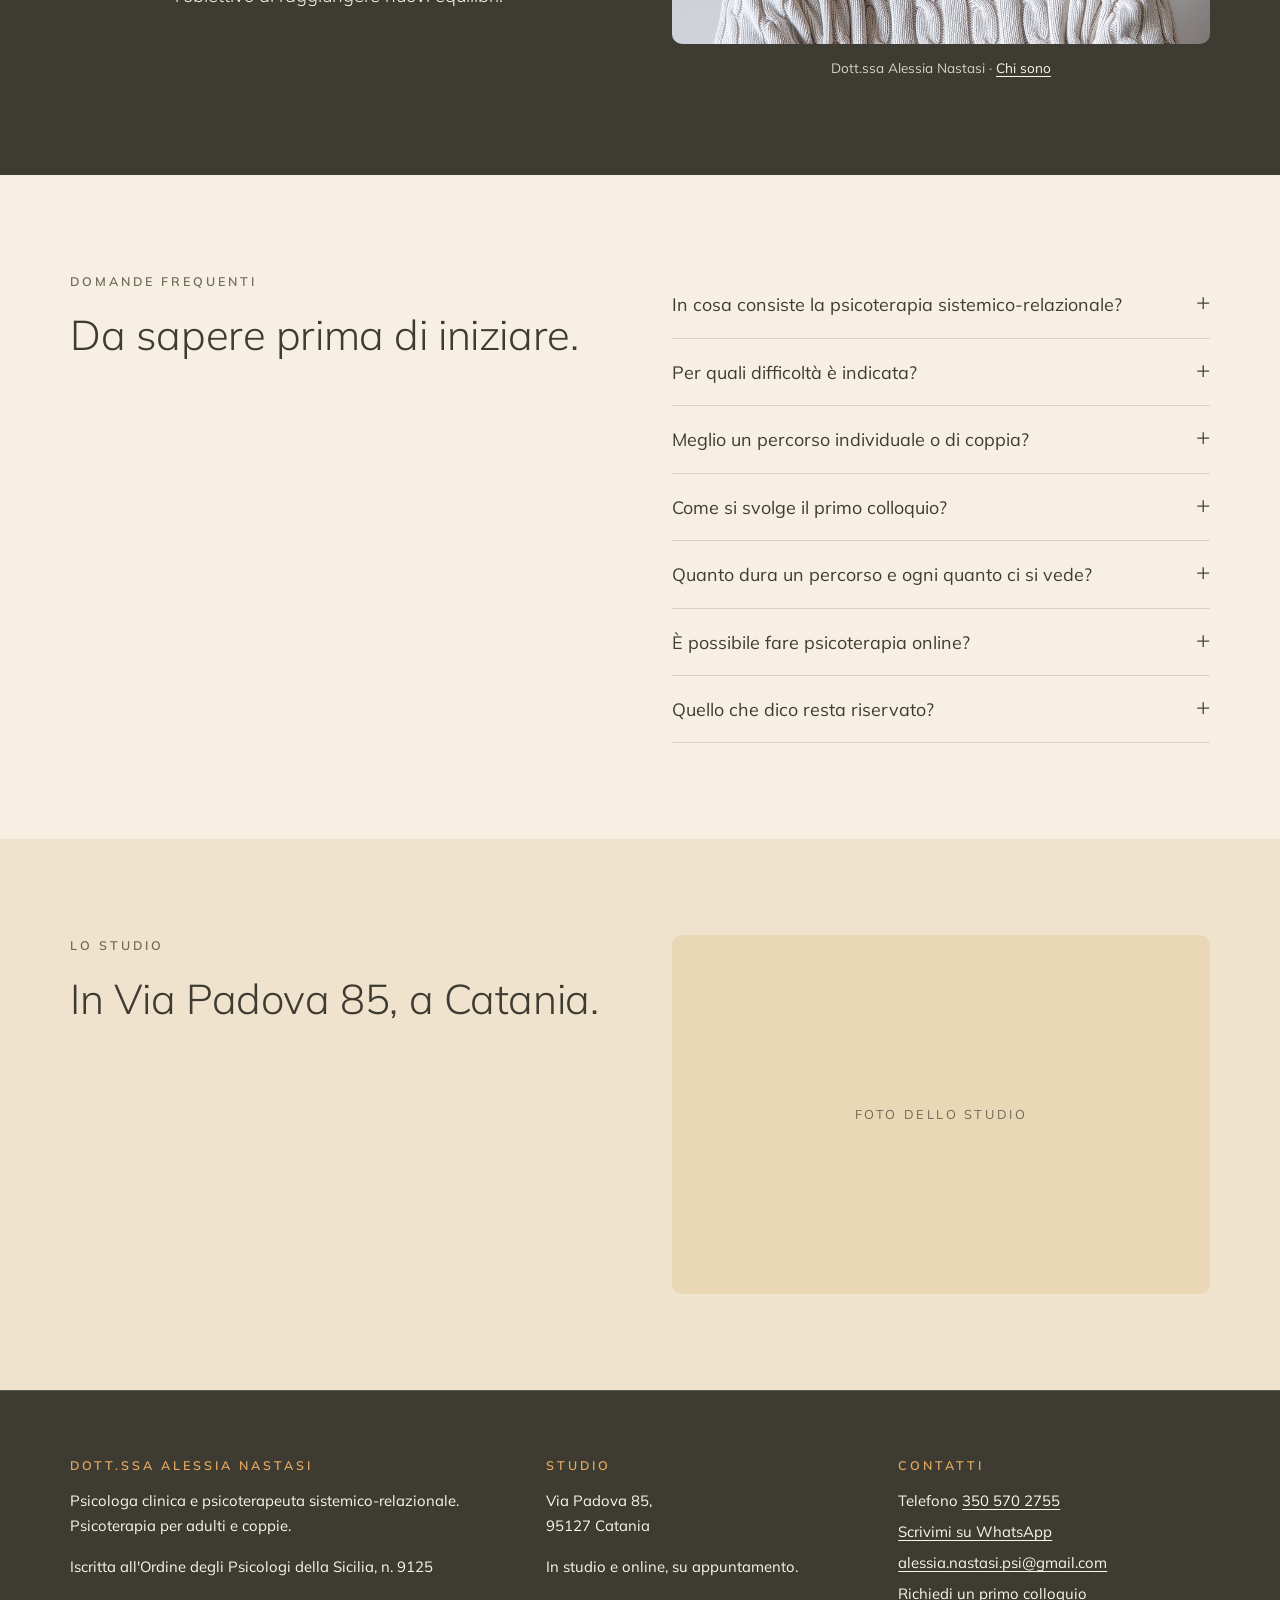
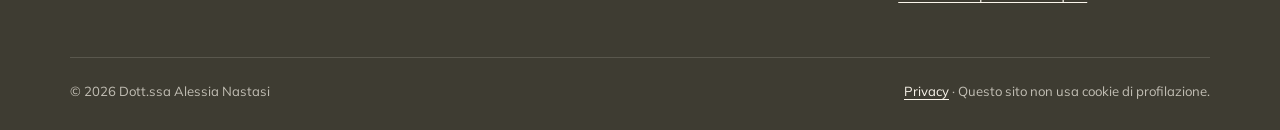
==== commit 4e310ba8: "Footer: virgola nell'indirizzo, «Psicologa clinica e psicoterapeuta sistemico-relazionale» Co-Author" ====
--- a/index.html
+++ b/index.html
@@ -179,12 +179,12 @@
       <div class="footer-grid">
         <div>
           <span class="eyebrow">Dott.ssa Alessia Nastasi</span>
-          <p>Psicologa e psicoterapeuta.<br>Psicoterapia per adulti e coppie.</p>
+          <p>Psicologa clinica e psicoterapeuta sistemico-relazionale.<br>Psicoterapia per adulti e coppie.</p>
           <p>Iscritta all'Ordine degli Psicologi della Sicilia, n. 9125</p>
         </div>
         <div>
           <span class="eyebrow">Studio</span>
-          <p>Via Padova 85<br>95127 Catania</p>
+          <p>Via Padova 85,<br>95127 Catania</p>
           <p>In studio e online, su appuntamento.</p>
         </div>
         <div>
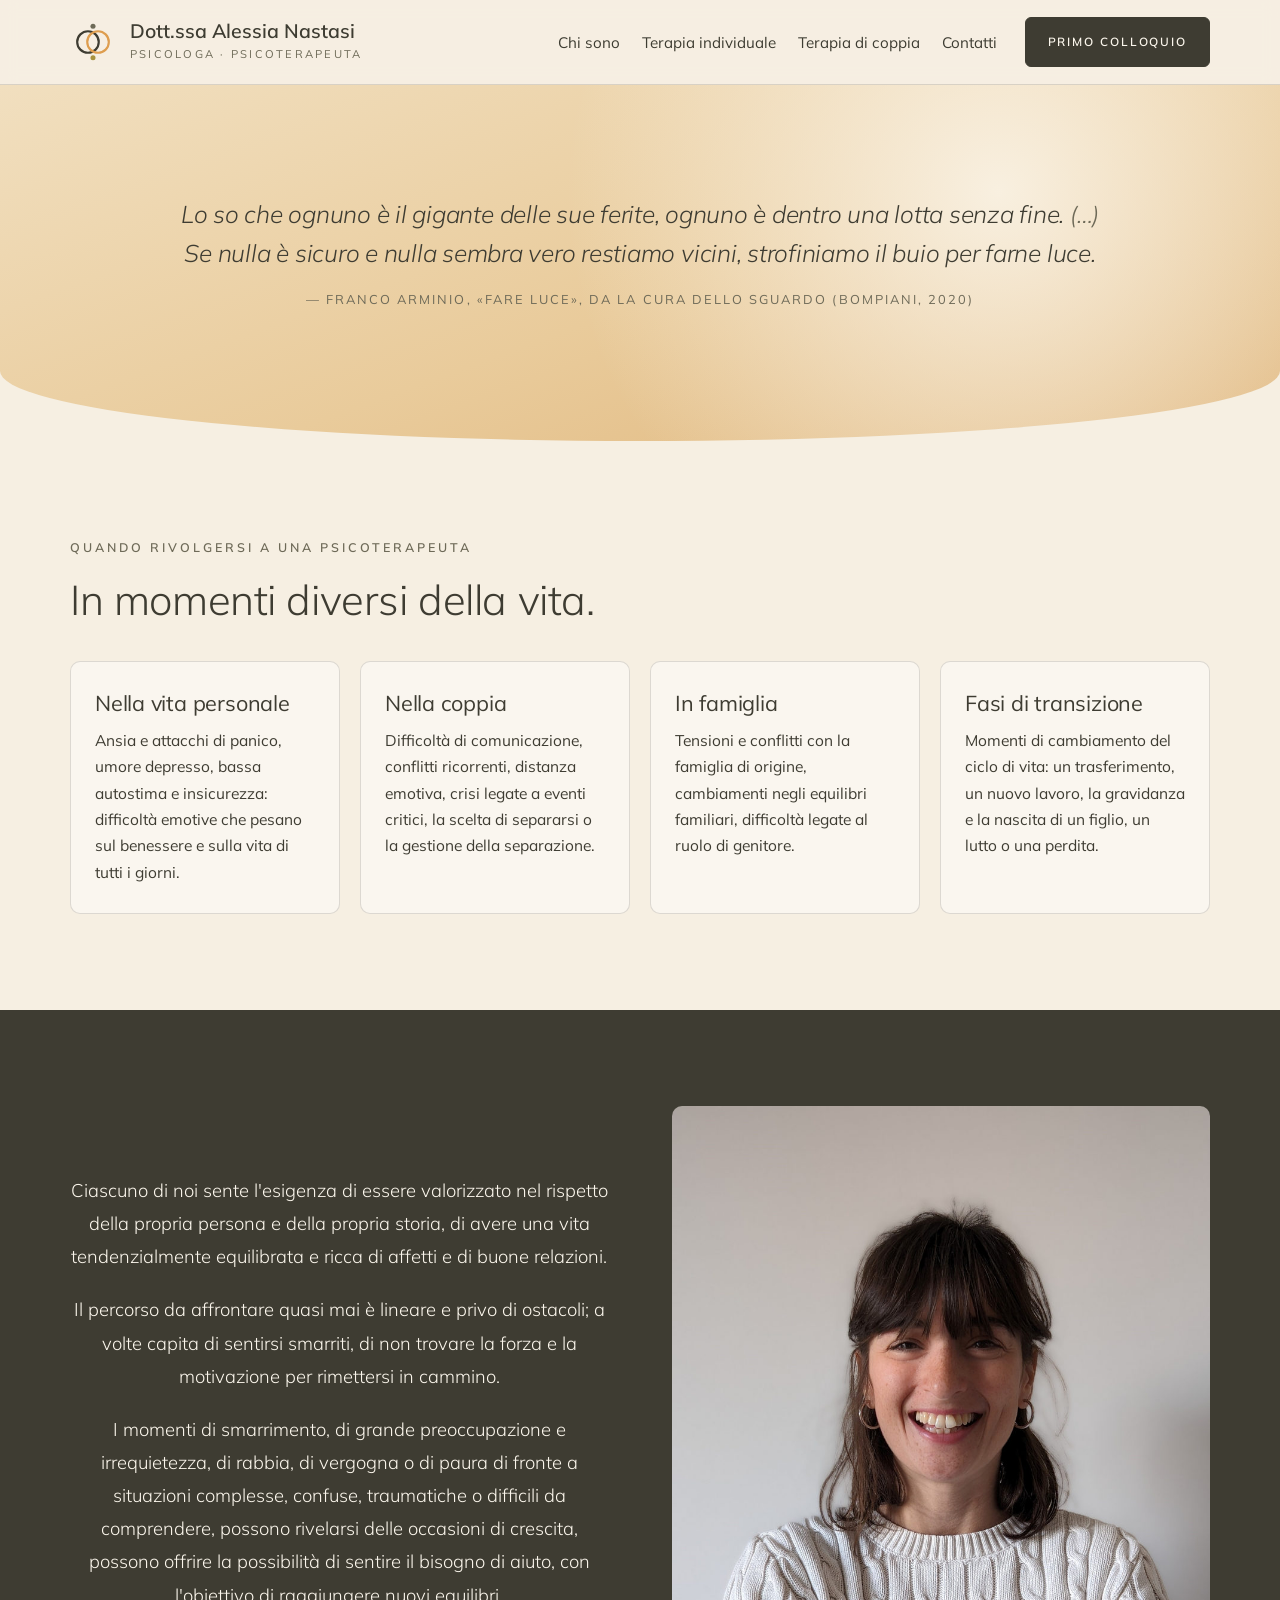
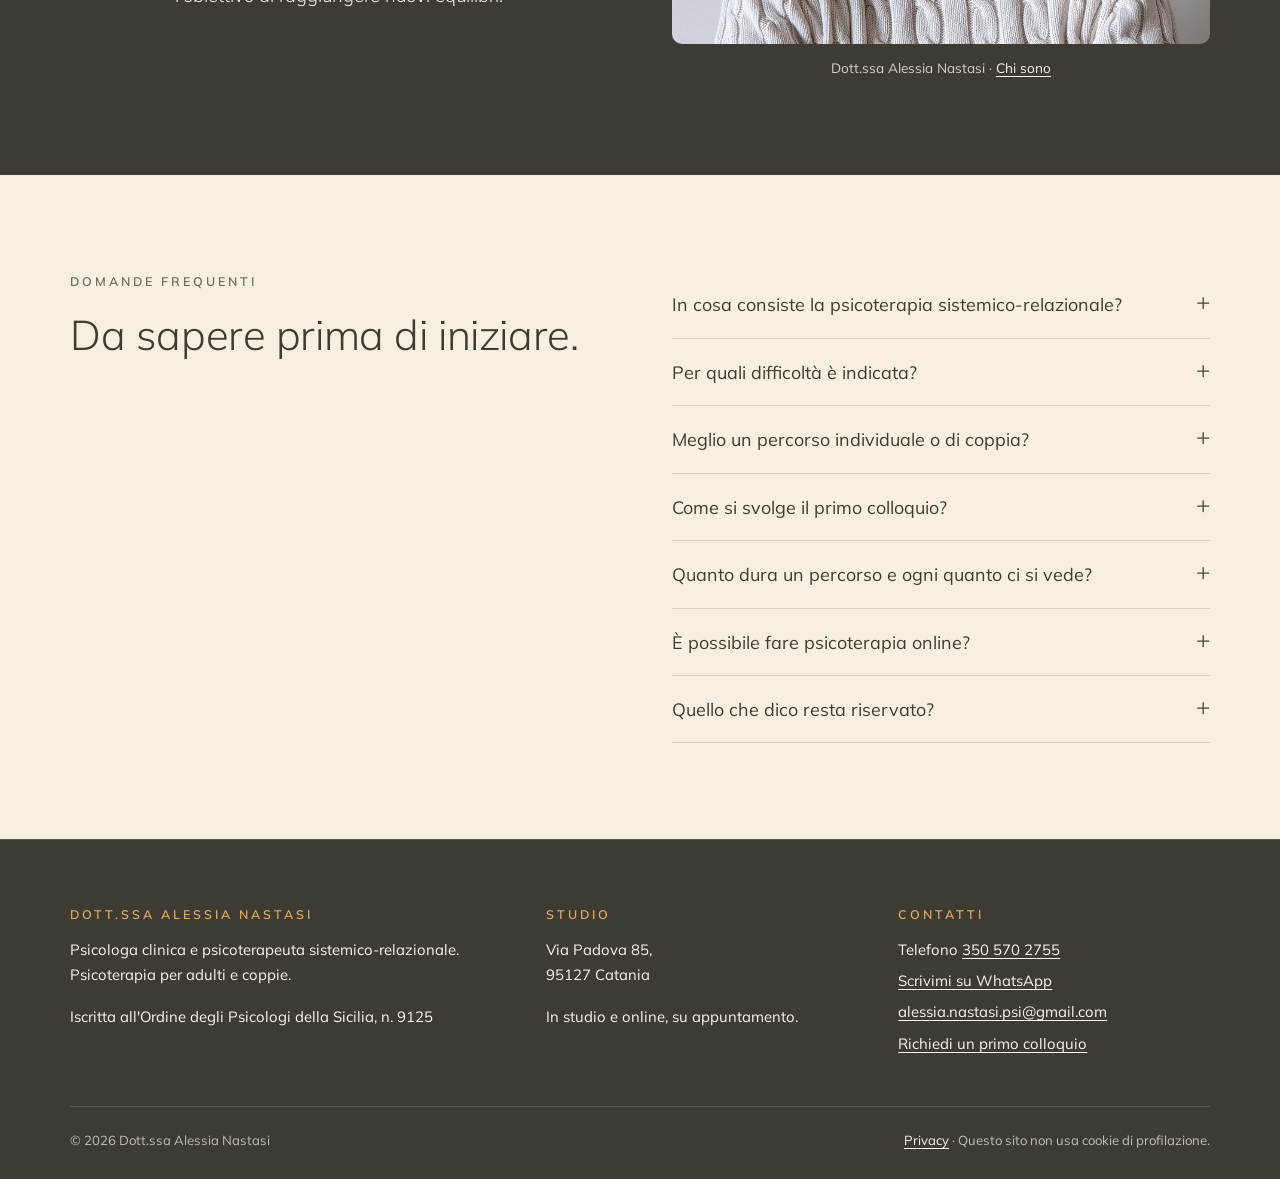
==== commit 43fd95a2: "Home: rimossa la sezione «Lo studio» Co-Authored-By: Claude Opus 5.5 <noreply@anthropic.com>" ====
--- a/index.html
+++ b/index.html
@@ -157,19 +157,6 @@
       </div>
     </section>
 
-    <section class="section bg-mist2">
-      <div class="wrap split split-top">
-        <div>
-          <span class="eyebrow">Lo studio</span>
-          <h2>In Via Padova 85, a Catania.</h2>
-        </div>
-        <figure class="studio-photo">
-          <!-- Foto dello studio: salvare il file come assets/img/studio.jpg -->
-          <img src="assets/img/studio.jpg" alt="Lo studio in Via Padova 85, Catania" width="1200" height="800" loading="lazy" onerror="this.parentNode.classList.add('is-empty')">
-          <span class="studio-photo-empty">Foto dello studio</span>
-        </figure>
-      </div>
-    </section>
 
 
   </main>
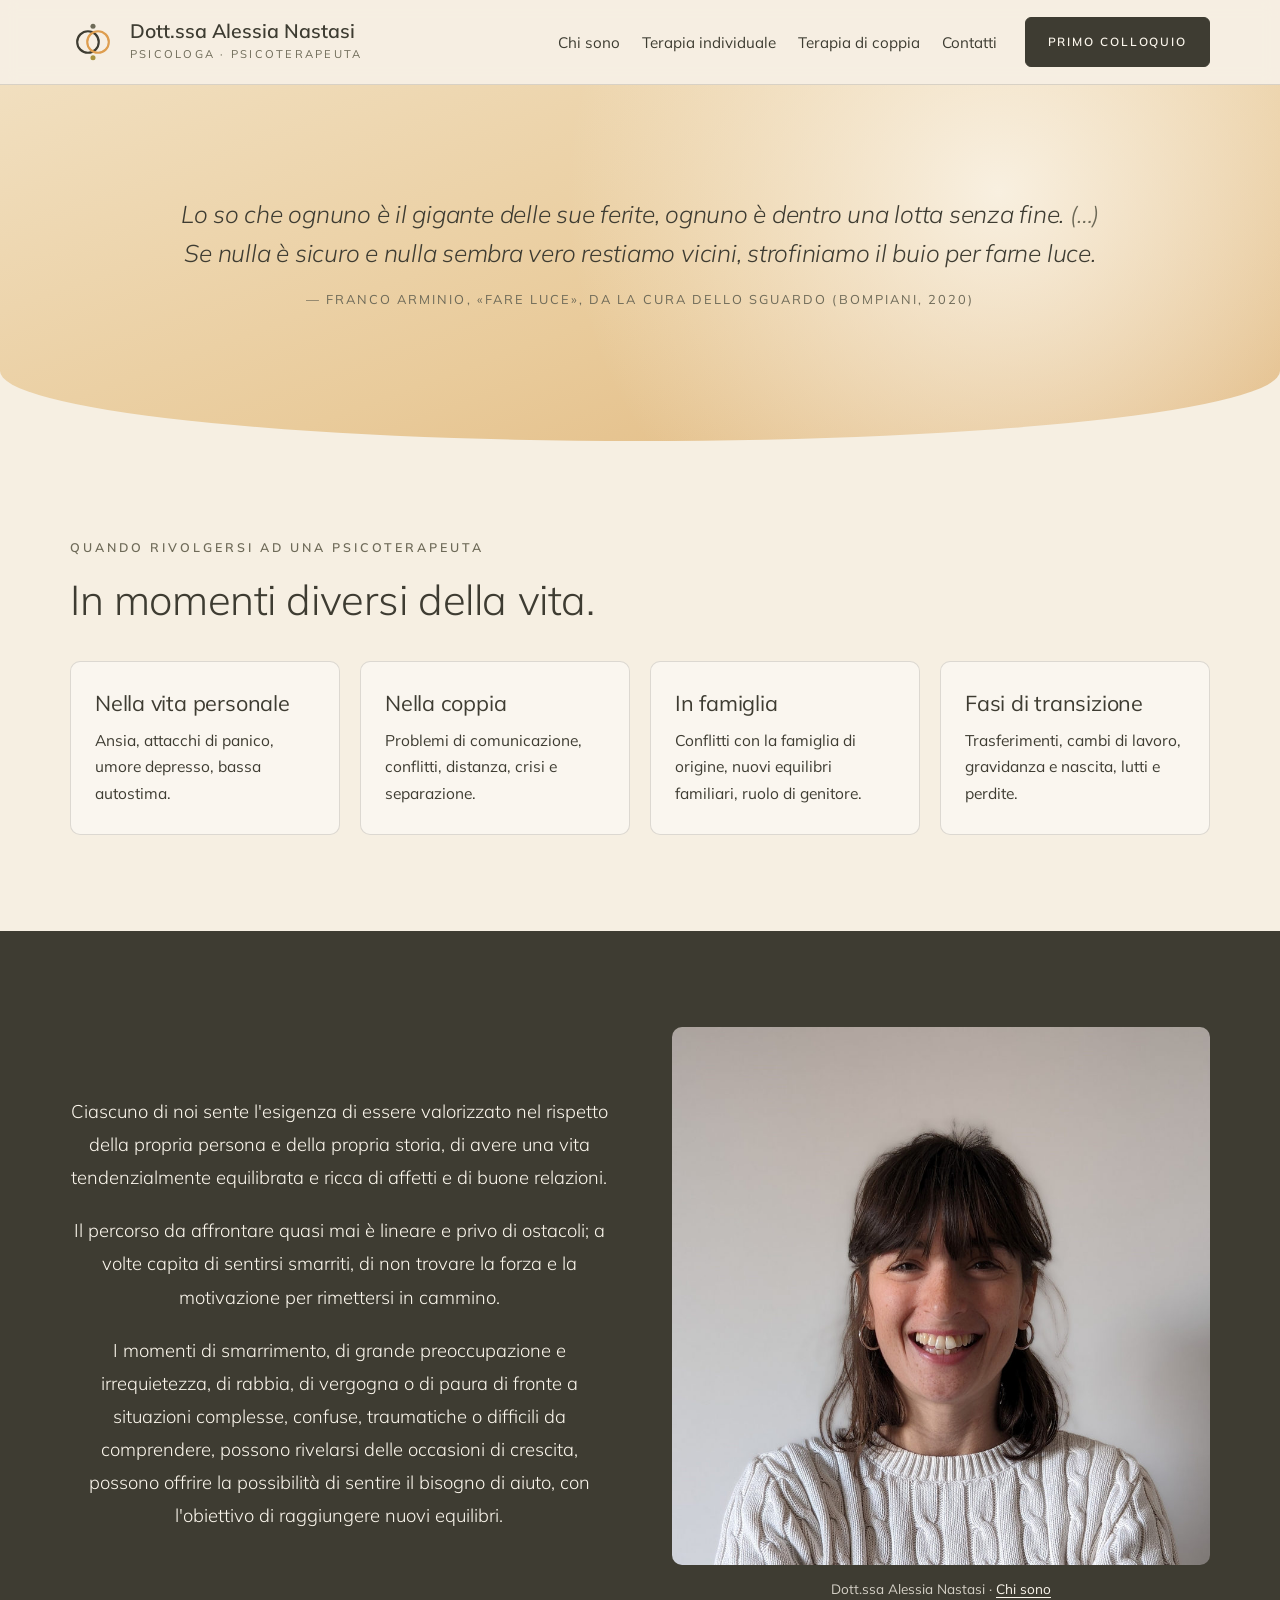
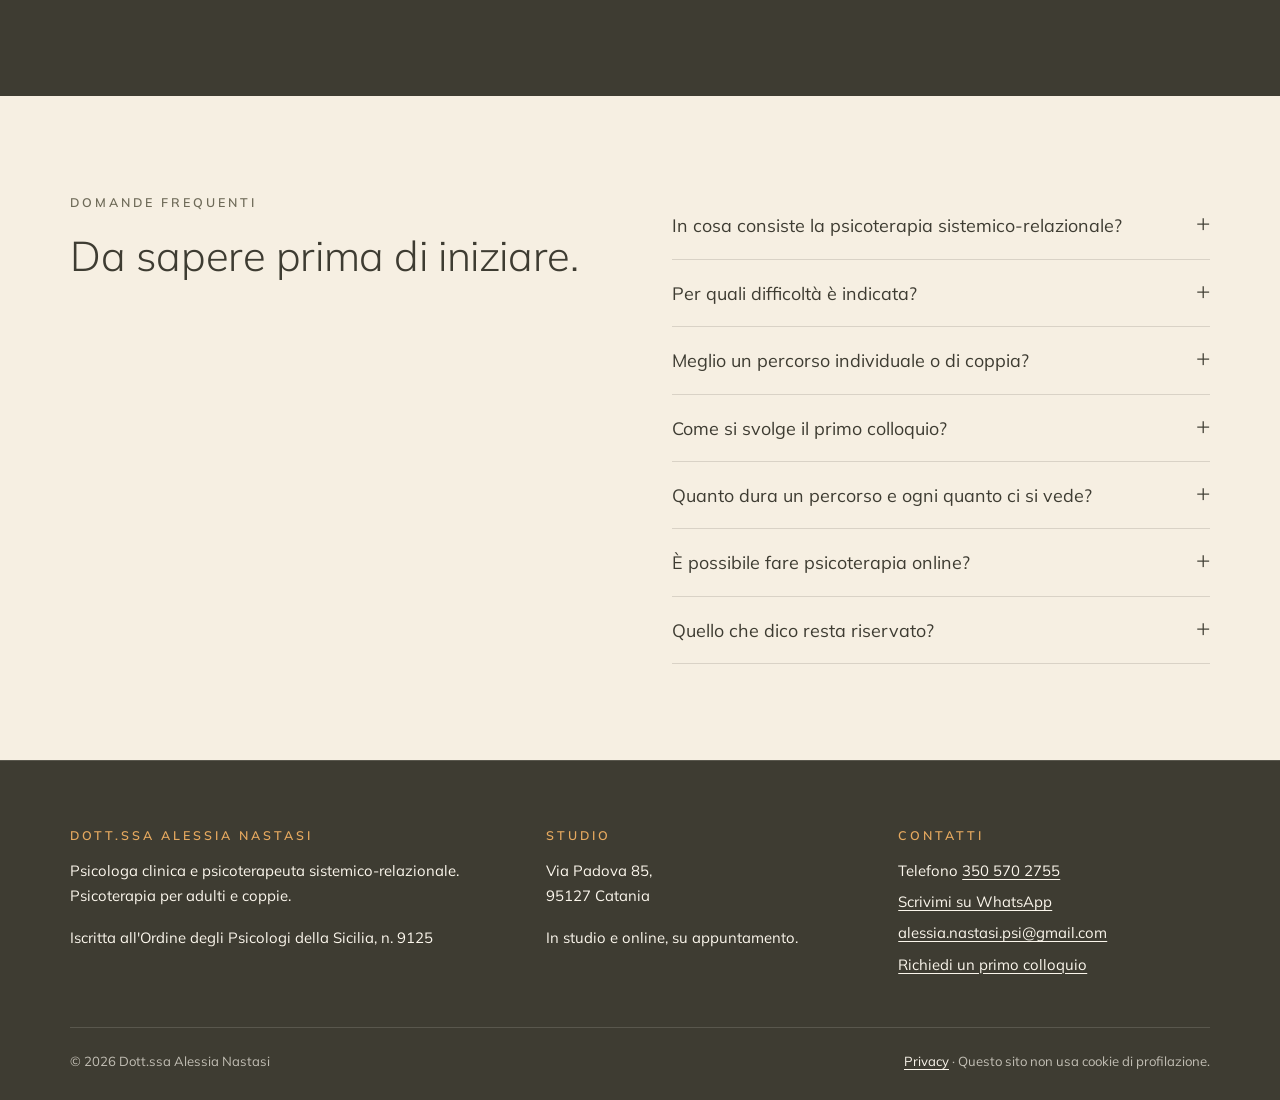
==== commit 575fb5c0: "Revisione dei testi: correzioni grammaticali, card della home più brevi - «Quando rivolgersi ad una " ====
--- a/index.html
+++ b/index.html
@@ -80,25 +80,25 @@
     <section class="section">
       <div class="wrap">
         <div class="narrow">
-          <span class="eyebrow">Quando rivolgersi a una psicoterapeuta</span>
+          <span class="eyebrow">Quando rivolgersi ad una psicoterapeuta</span>
           <h2>In momenti diversi della vita.</h2>
         </div>
         <div class="cards" style="margin-top:36px">
           <div class="card">
             <h3>Nella vita personale</h3>
-            <p>Ansia e attacchi di panico, umore depresso, bassa autostima e insicurezza: difficoltà emotive che pesano sul benessere e sulla vita di tutti i giorni.</p>
+            <p>Ansia, attacchi di panico, umore depresso, bassa autostima.</p>
           </div>
           <div class="card">
             <h3>Nella coppia</h3>
-            <p>Difficoltà di comunicazione, conflitti ricorrenti, distanza emotiva, crisi legate a eventi critici, la scelta di separarsi o la gestione della separazione.</p>
+            <p>Problemi di comunicazione, conflitti, distanza, crisi e separazione.</p>
           </div>
           <div class="card">
             <h3>In famiglia</h3>
-            <p>Tensioni e conflitti con la famiglia di origine, cambiamenti negli equilibri familiari, difficoltà legate al ruolo di genitore.</p>
+            <p>Conflitti con la famiglia di origine, nuovi equilibri familiari, ruolo di genitore.</p>
           </div>
           <div class="card">
             <h3>Fasi di transizione</h3>
-            <p>Momenti di cambiamento del ciclo di vita: un trasferimento, un nuovo lavoro, la gravidanza e la nascita di un figlio, un lutto o una perdita.</p>
+            <p>Trasferimenti, cambi di lavoro, gravidanza e nascita, lutti e perdite.</p>
           </div>
         </div>
       </div>
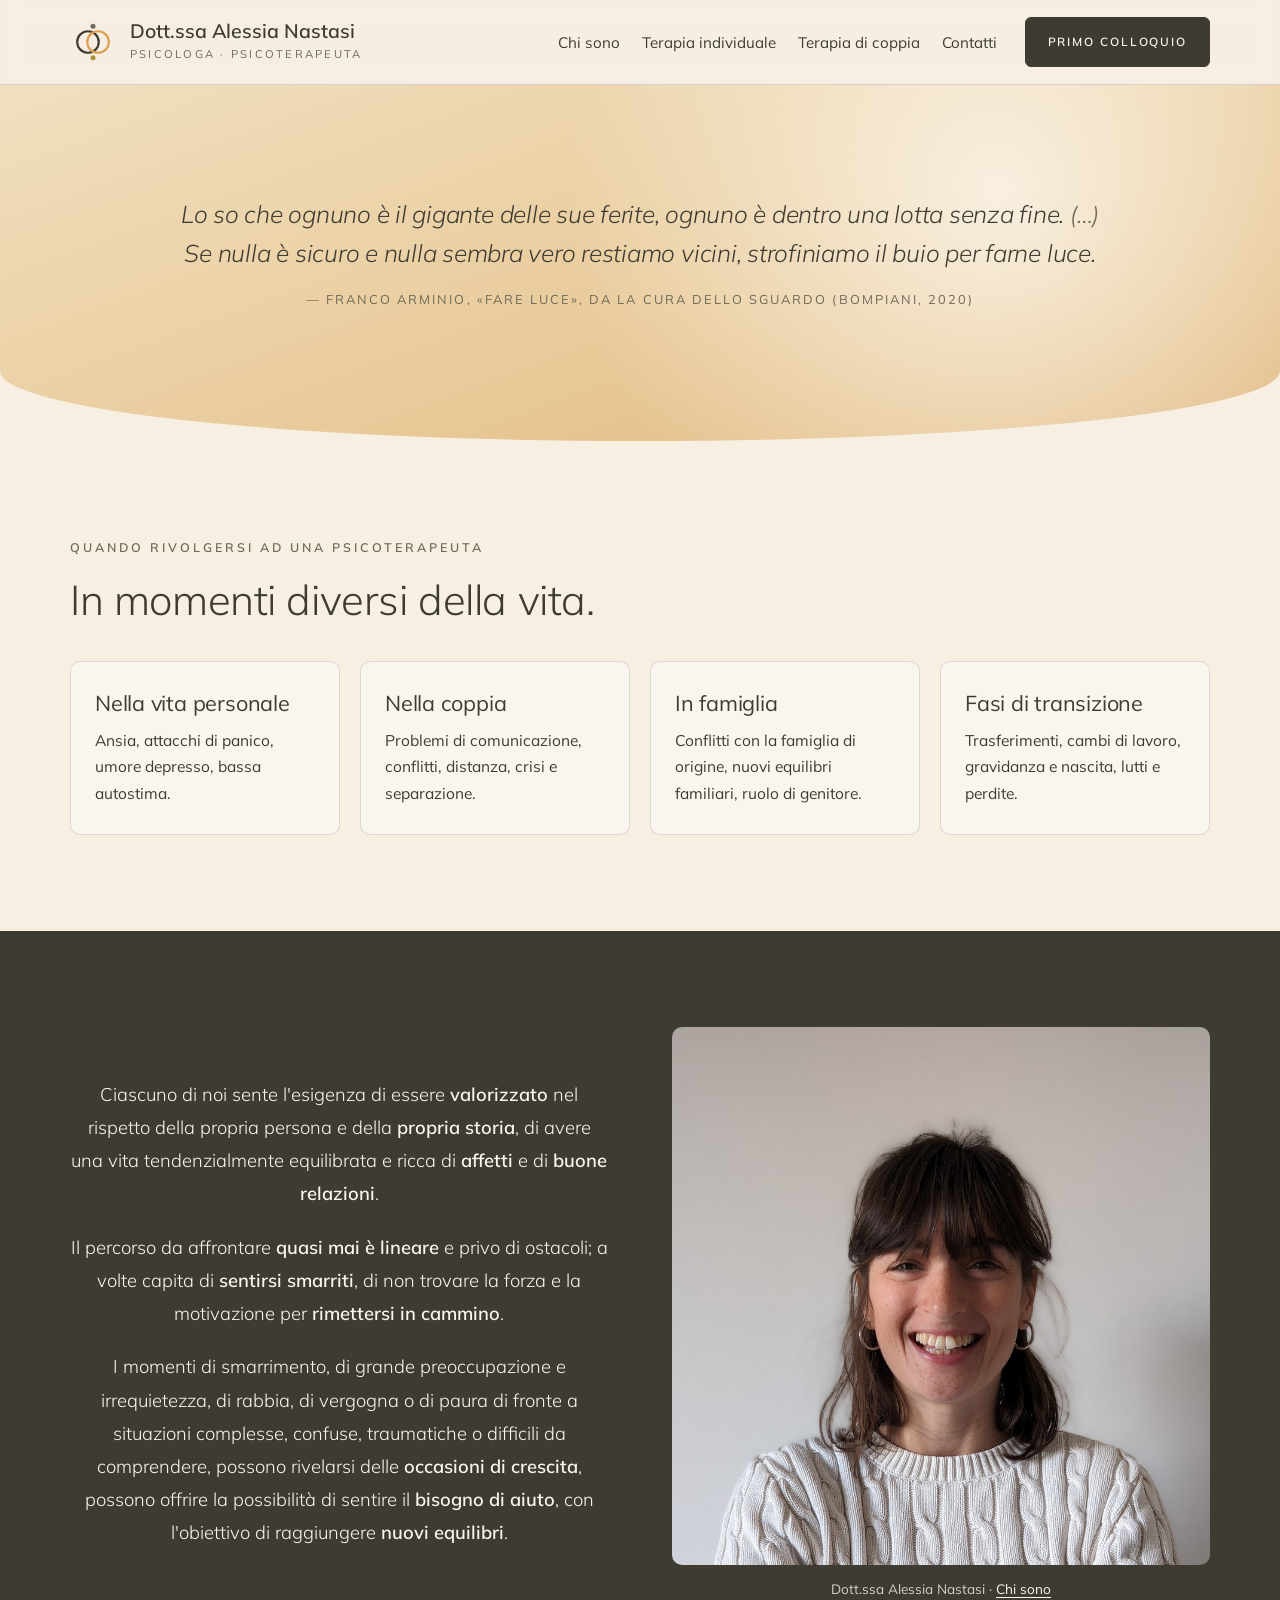
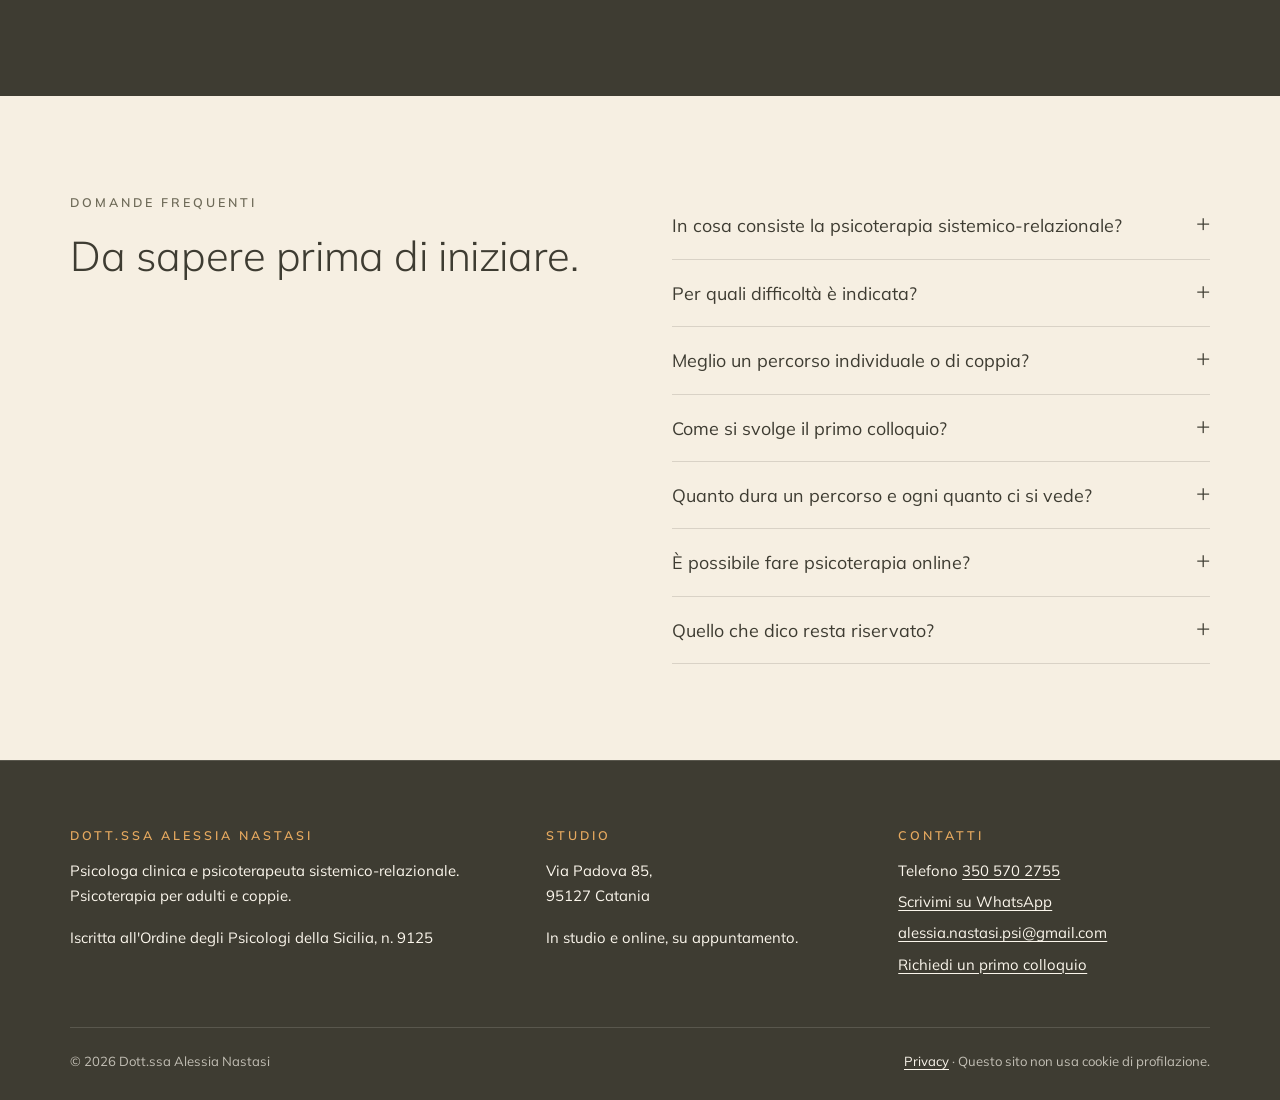
==== commit bf96ce17: "Home: parole chiave in grassetto nel testo di presentazione Co-Authored-By: Claude Opus 5.5 <noreply" ====
--- a/index.html
+++ b/index.html
@@ -107,9 +107,9 @@
     <section class="section bg-slate">
       <div class="wrap split">
         <div class="intro-text">
-          <p>Ciascuno di noi sente l'esigenza di essere valorizzato nel rispetto della propria persona e della propria storia, di avere una vita tendenzialmente equilibrata e ricca di affetti e di buone relazioni.</p>
-          <p>Il percorso da affrontare quasi mai è lineare e privo di ostacoli; a volte capita di sentirsi smarriti, di non trovare la forza e la motivazione per rimettersi in cammino.</p>
-          <p>I momenti di smarrimento, di grande preoccupazione e irrequietezza, di rabbia, di vergogna o di paura di fronte a situazioni complesse, confuse, traumatiche o difficili da comprendere, possono rivelarsi delle occasioni di crescita, possono offrire la possibilità di sentire il bisogno di aiuto, con l'obiettivo di raggiungere nuovi equilibri.</p>
+          <p>Ciascuno di noi sente l'esigenza di essere <strong>valorizzato</strong> nel rispetto della propria persona e della <strong>propria storia</strong>, di avere una vita tendenzialmente equilibrata e ricca di <strong>affetti</strong> e di <strong>buone relazioni</strong>.</p>
+          <p>Il percorso da affrontare <strong>quasi mai è lineare</strong> e privo di ostacoli; a volte capita di <strong>sentirsi smarriti</strong>, di non trovare la forza e la motivazione per <strong>rimettersi in cammino</strong>.</p>
+          <p>I momenti di smarrimento, di grande preoccupazione e irrequietezza, di rabbia, di vergogna o di paura di fronte a situazioni complesse, confuse, traumatiche o difficili da comprendere, possono rivelarsi delle <strong>occasioni di crescita</strong>, possono offrire la possibilità di sentire il <strong>bisogno di aiuto</strong>, con l'obiettivo di raggiungere <strong>nuovi equilibri</strong>.</p>
         </div>
         <figure class="portrait">
           <img src="assets/img/alessia-nastasi.jpg" alt="Ritratto della Dott.ssa Alessia Nastasi" width="900" height="900" loading="lazy">
--- a/assets/styles.css
+++ b/assets/styles.css
@@ -506,3 +506,4 @@
 .list-clean strong { font-weight: 600; }
 /* Separa il footer da una sezione scura che lo precede */
 .site-footer { border-top: 1px solid rgba(251, 246, 236, 0.14); }
+.intro-text strong { font-weight: 600; }
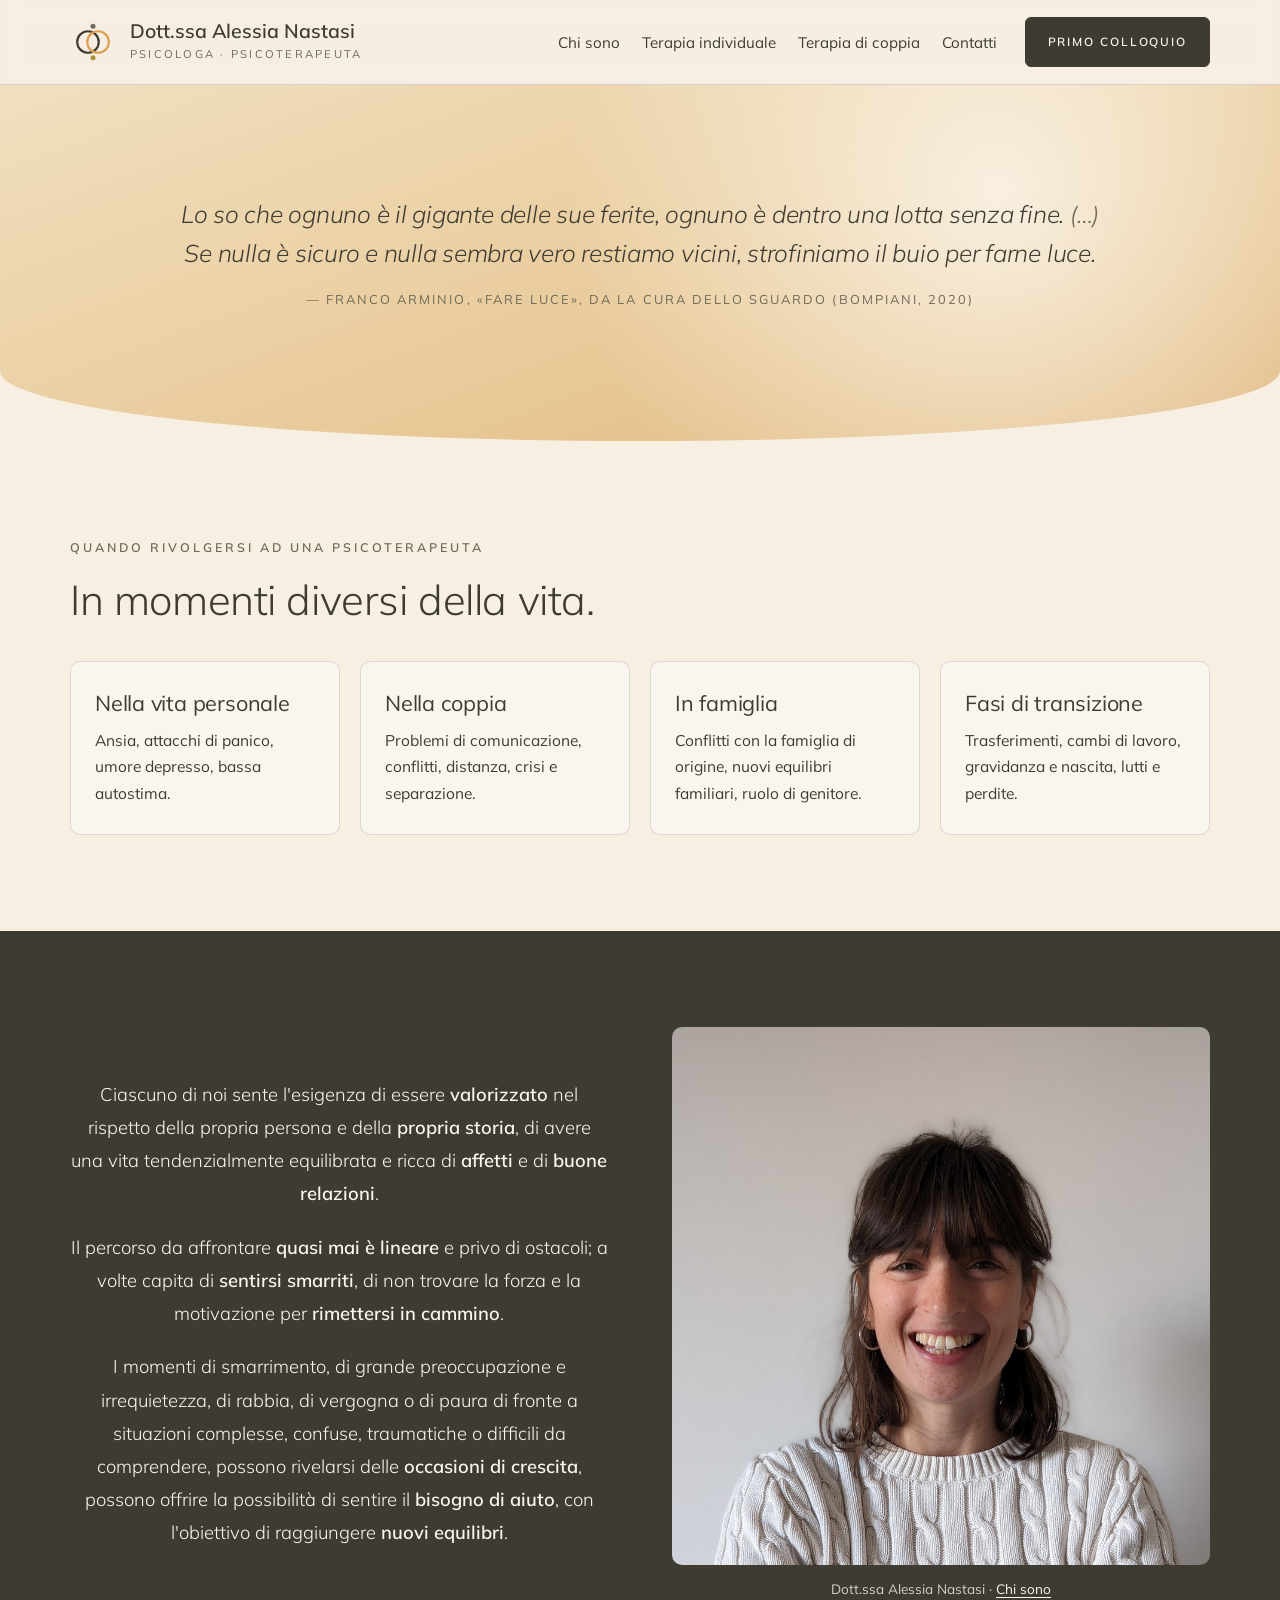
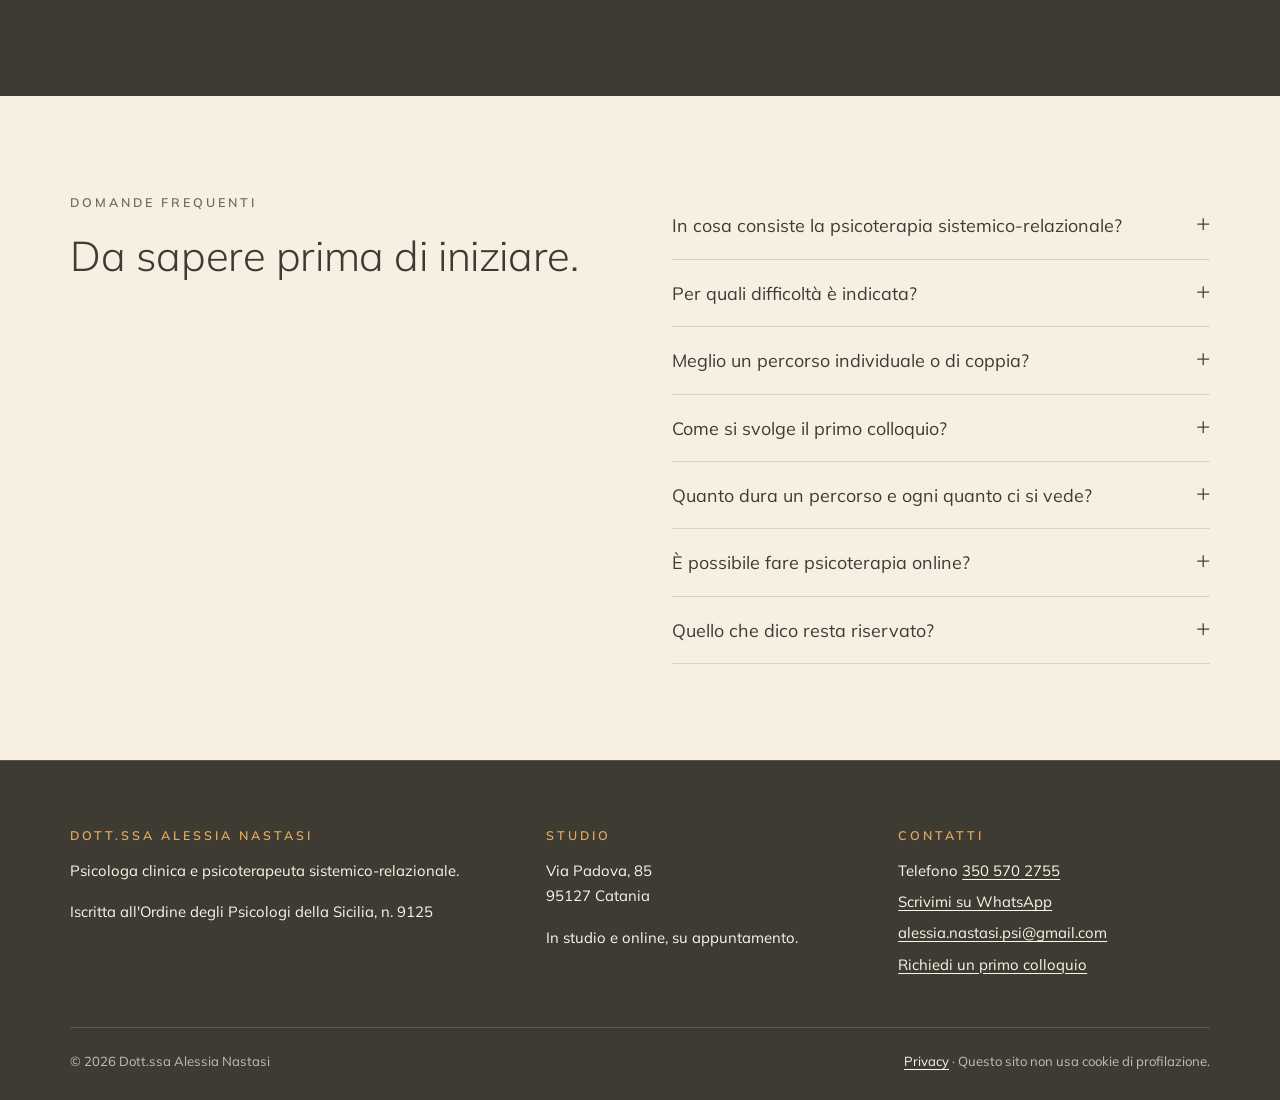
==== commit c918338b: "Footer: tolto «Psicoterapia per adulti e coppie.», indirizzo «Via Padova, 85» Co-Authored-By: Claude" ====
--- a/index.html
+++ b/index.html
@@ -166,12 +166,12 @@
       <div class="footer-grid">
         <div>
           <span class="eyebrow">Dott.ssa Alessia Nastasi</span>
-          <p>Psicologa clinica e psicoterapeuta sistemico-relazionale.<br>Psicoterapia per adulti e coppie.</p>
+          <p>Psicologa clinica e psicoterapeuta sistemico-relazionale.</p>
           <p>Iscritta all'Ordine degli Psicologi della Sicilia, n. 9125</p>
         </div>
         <div>
           <span class="eyebrow">Studio</span>
-          <p>Via Padova 85,<br>95127 Catania</p>
+          <p>Via Padova, 85<br>95127 Catania</p>
           <p>In studio e online, su appuntamento.</p>
         </div>
         <div>
